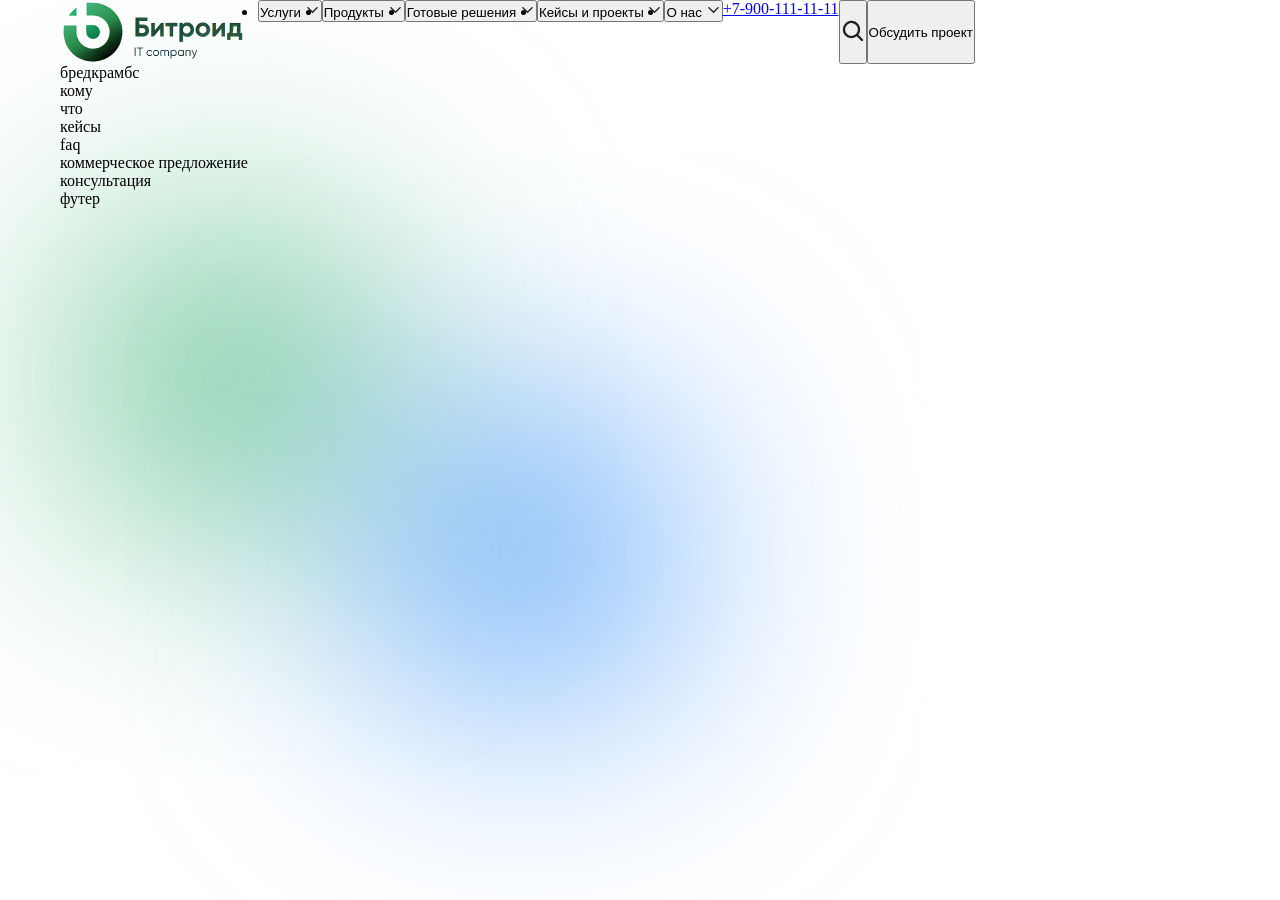
==== index.html @ 7ba8cf80 "feat: header detailed draft Co-authored-by: Copilot <copilot@github.com>" ====
<!doctype html>
<html lang="ru">
  <head>
    <meta charset="UTF-8" />
    <meta name="viewport" content="width=device-width, initial-scale=1" />
    <title>Битроид</title>
    <meta name="description" content="" />
    <link rel="stylesheet" href="css/normalize.css" />
    <link rel="stylesheet" href="css/main.css" />
  </head>

  <body class="page">
    <header class="header">
      <div class="header__right">
        <img class="header__logo" src="images/logos/company-logo.svg" />
        <nav class="header__nav">
          <ul class="header__nav_list">
            <li class="header__nav_item">
              <button>
                <span>Услуги</span>
                <svg
                  class="header__nav_item_chevron"
                  width="15"
                  height="15"
                  viewBox="0 0 15 15"
                  fill="none"
                  xmlns="http://www.w3.org/2000/svg"
                >
                  <path
                    d="M12.685 6.12247L7.99747 10.81C7.93214 10.8755 7.85452 10.9275 7.76906 10.963C7.68359 10.9985 7.59196 11.0168 7.49942 11.0168C7.40688 11.0168 7.31525 10.9985 7.22978 10.963C7.14432 10.9275 7.0667 10.8755 7.00137 10.81L2.31387 6.12247C2.18178 5.99038 2.10757 5.81123 2.10757 5.62443C2.10757 5.43762 2.18178 5.25847 2.31387 5.12638C2.44596 4.99429 2.62512 4.92008 2.81192 4.92008C2.99872 4.92008 3.17788 4.99429 3.30997 5.12638L7.50001 9.31642L11.69 5.12579C11.8221 4.9937 12.0013 4.91949 12.1881 4.91949C12.3749 4.91949 12.554 4.9937 12.6861 5.12579C12.8182 5.25788 12.8924 5.43704 12.8924 5.62384C12.8924 5.81064 12.8182 5.9898 12.6861 6.12189L12.685 6.12247Z"
                    fill="#1E1E1E"
                  />
                </svg>
              </button>
            </li>
            <li class="header__nav-item">
              <button>
                <span>Продукты</span>
                <svg
                  class="header__nav_item_chevron"
                  width="15"
                  height="15"
                  viewBox="0 0 15 15"
                  fill="none"
                  xmlns="http://www.w3.org/2000/svg"
                >
                  <path
                    d="M12.685 6.12247L7.99747 10.81C7.93214 10.8755 7.85452 10.9275 7.76906 10.963C7.68359 10.9985 7.59196 11.0168 7.49942 11.0168C7.40688 11.0168 7.31525 10.9985 7.22978 10.963C7.14432 10.9275 7.0667 10.8755 7.00137 10.81L2.31387 6.12247C2.18178 5.99038 2.10757 5.81123 2.10757 5.62443C2.10757 5.43762 2.18178 5.25847 2.31387 5.12638C2.44596 4.99429 2.62512 4.92008 2.81192 4.92008C2.99872 4.92008 3.17788 4.99429 3.30997 5.12638L7.50001 9.31642L11.69 5.12579C11.8221 4.9937 12.0013 4.91949 12.1881 4.91949C12.3749 4.91949 12.554 4.9937 12.6861 5.12579C12.8182 5.25788 12.8924 5.43704 12.8924 5.62384C12.8924 5.81064 12.8182 5.9898 12.6861 6.12189L12.685 6.12247Z"
                    fill="#1E1E1E"
                  />
                </svg>
              </button>
            </li>
            <li class="header__nav_item">
              <button>
                <span>Готовые решения</span>
                <svg
                  class="header__nav_item_chevron"
                  width="15"
                  height="15"
                  viewBox="0 0 15 15"
                  fill="none"
                  xmlns="http://www.w3.org/2000/svg"
                >
                  <path
                    d="M12.685 6.12247L7.99747 10.81C7.93214 10.8755 7.85452 10.9275 7.76906 10.963C7.68359 10.9985 7.59196 11.0168 7.49942 11.0168C7.40688 11.0168 7.31525 10.9985 7.22978 10.963C7.14432 10.9275 7.0667 10.8755 7.00137 10.81L2.31387 6.12247C2.18178 5.99038 2.10757 5.81123 2.10757 5.62443C2.10757 5.43762 2.18178 5.25847 2.31387 5.12638C2.44596 4.99429 2.62512 4.92008 2.81192 4.92008C2.99872 4.92008 3.17788 4.99429 3.30997 5.12638L7.50001 9.31642L11.69 5.12579C11.8221 4.9937 12.0013 4.91949 12.1881 4.91949C12.3749 4.91949 12.554 4.9937 12.6861 5.12579C12.8182 5.25788 12.8924 5.43704 12.8924 5.62384C12.8924 5.81064 12.8182 5.9898 12.6861 6.12189L12.685 6.12247Z"
                    fill="#1E1E1E"
                  />
                </svg>
              </button>
            </li>
            <li class="header__nav_item">
              <button>
                <span>Кейсы и проекты</span>
                <svg
                  class="header__nav_item_chevron"
                  width="15"
                  height="15"
                  viewBox="0 0 15 15"
                  fill="none"
                  xmlns="http://www.w3.org/2000/svg"
                >
                  <path
                    d="M12.685 6.12247L7.99747 10.81C7.93214 10.8755 7.85452 10.9275 7.76906 10.963C7.68359 10.9985 7.59196 11.0168 7.49942 11.0168C7.40688 11.0168 7.31525 10.9985 7.22978 10.963C7.14432 10.9275 7.0667 10.8755 7.00137 10.81L2.31387 6.12247C2.18178 5.99038 2.10757 5.81123 2.10757 5.62443C2.10757 5.43762 2.18178 5.25847 2.31387 5.12638C2.44596 4.99429 2.62512 4.92008 2.81192 4.92008C2.99872 4.92008 3.17788 4.99429 3.30997 5.12638L7.50001 9.31642L11.69 5.12579C11.8221 4.9937 12.0013 4.91949 12.1881 4.91949C12.3749 4.91949 12.554 4.9937 12.6861 5.12579C12.8182 5.25788 12.8924 5.43704 12.8924 5.62384C12.8924 5.81064 12.8182 5.9898 12.6861 6.12189L12.685 6.12247Z"
                    fill="#1E1E1E"
                  />
                </svg>
              </button>
            </li>
            <li class="header__nav-item">
              <button>
                <span>О нас</span>
                <svg
                  class="header__nav_item_chevron"
                  width="15"
                  height="15"
                  viewBox="0 0 15 15"
                  fill="none"
                  xmlns="http://www.w3.org/2000/svg"
                >
                  <path
                    d="M12.685 6.12247L7.99747 10.81C7.93214 10.8755 7.85452 10.9275 7.76906 10.963C7.68359 10.9985 7.59196 11.0168 7.49942 11.0168C7.40688 11.0168 7.31525 10.9985 7.22978 10.963C7.14432 10.9275 7.0667 10.8755 7.00137 10.81L2.31387 6.12247C2.18178 5.99038 2.10757 5.81123 2.10757 5.62443C2.10757 5.43762 2.18178 5.25847 2.31387 5.12638C2.44596 4.99429 2.62512 4.92008 2.81192 4.92008C2.99872 4.92008 3.17788 4.99429 3.30997 5.12638L7.50001 9.31642L11.69 5.12579C11.8221 4.9937 12.0013 4.91949 12.1881 4.91949C12.3749 4.91949 12.554 4.9937 12.6861 5.12579C12.8182 5.25788 12.8924 5.43704 12.8924 5.62384C12.8924 5.81064 12.8182 5.9898 12.6861 6.12189L12.685 6.12247Z"
                    fill="#1E1E1E"
                  />
                </svg>
              </button>
            </li>
          </ul>
        </nav>
      </div>
      <div class="header__right">
        <a href="tel:+79001111111" class="header__tel"> +7-900-111-11-11 </a>
        <button>
          <svg
            width="24"
            height="24"
            viewBox="0 0 24 24"
            fill="none"
            xmlns="http://www.w3.org/2000/svg"
          >
            <path
              d="M21.7959 20.2041L17.3437 15.75C18.6787 14.0104 19.3019 11.8282 19.087 9.64606C18.8722 7.46389 17.8353 5.44515 16.1867 3.99936C14.5382 2.55356 12.4014 1.78898 10.2098 1.8607C8.01829 1.93243 5.93607 2.83509 4.38558 4.38558C2.83509 5.93607 1.93243 8.01829 1.8607 10.2098C1.78898 12.4014 2.55356 14.5382 3.99936 16.1867C5.44515 17.8353 7.46389 18.8722 9.64606 19.087C11.8282 19.3019 14.0104 18.6787 15.75 17.3437L20.2059 21.8006C20.3106 21.9053 20.4348 21.9883 20.5715 22.0449C20.7083 22.1015 20.8548 22.1307 21.0028 22.1307C21.1508 22.1307 21.2973 22.1015 21.4341 22.0449C21.5708 21.9883 21.695 21.9053 21.7997 21.8006C21.9043 21.696 21.9873 21.5717 22.044 21.435C22.1006 21.2983 22.1298 21.1517 22.1298 21.0037C22.1298 20.8557 22.1006 20.7092 22.044 20.5725C21.9873 20.4357 21.9043 20.3115 21.7997 20.2069L21.7959 20.2041ZM4.12499 10.5C4.12499 9.23914 4.49888 8.0066 5.19938 6.95823C5.89987 5.90987 6.89551 5.09277 8.06039 4.61026C9.22527 4.12775 10.5071 4.00151 11.7437 4.24749C12.9803 4.49347 14.1162 5.10063 15.0078 5.99219C15.8994 6.88375 16.5065 8.01966 16.7525 9.25629C16.9985 10.4929 16.8722 11.7747 16.3897 12.9396C15.9072 14.1045 15.0901 15.1001 14.0418 15.8006C12.9934 16.5011 11.7608 16.875 10.5 16.875C8.80977 16.8733 7.18927 16.201 5.99411 15.0059C4.79894 13.8107 4.12673 12.1902 4.12499 10.5Z"
              fill="#1E1E1E"
            />
          </svg>
        </button>
        <button>Обсудить проект</button>
      </div>
    </header>

    <main class="main">
      <section class="main__breadcrumbs">бредкрамбс</section>
      <section class="main__who">кому</section>
      <section class="main__what">что</section>
      <section class="main__cases">кейсы</section>
      <section class="main__faq">faq</section>
      <section class="main__form">коммерческое предложение</section>
      <section class="main__consult">консультация</section>
    </main>

    <footer class="footer">футер</footer>
  </body>
</html>
---- css/main.css ----
body::before {
  content: "";
  position: absolute;
  top: 0;
  left: 0;
  width: 100%;
  height: 100%;
  background: url('../images/theme/background.svg');
  background-size: 100% auto;
  background-position: top center;
  background-repeat: repeat-y;
  z-index: -1;
  pointer-events: none;
  min-height: 100vh;
}

body {
  display: flex;
  flex-direction: column;
}

header {
  display: flex;
  flex-direction: row;
}

.header__left {
  display: flex;
  flex-direction: row;
}

.header__right {
  display: flex;
  flex-direction: row;
}

.header__nav_list {
  display: flex;
  flex-direction: row;
}

main {
  display: flex;
  flex-direction: column;
}

footer {
  display: column;
  flex-direction: row;
}
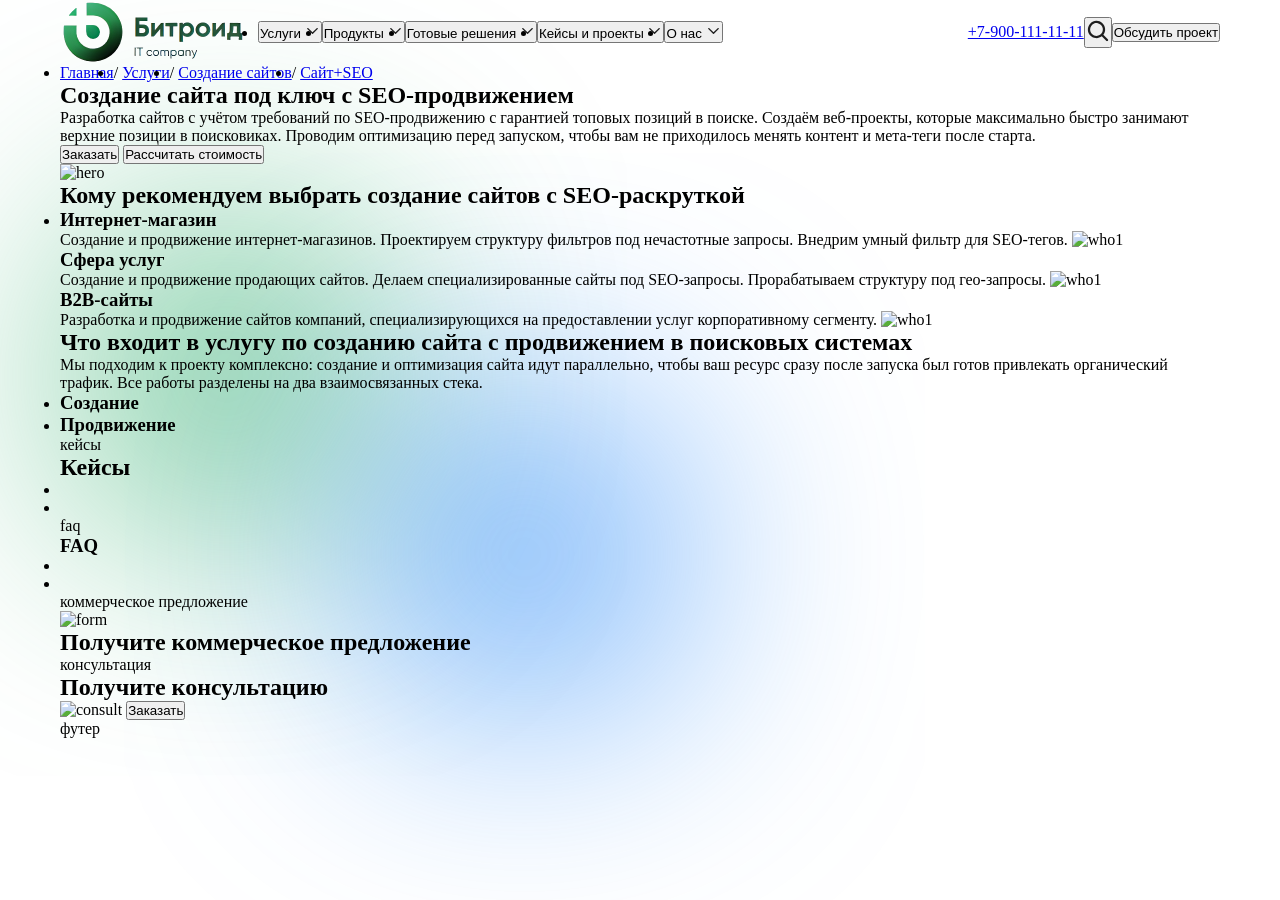
==== commit ef18ec5a: "feat: main draft Co-authored-by: Copilot <copilot@github.com>" ====
--- a/index.html
+++ b/index.html
@@ -11,15 +11,15 @@
 
   <body class="page">
     <header class="header">
-      <div class="header__right">
+      <div class="header__left">
         <img class="header__logo" src="images/logos/company-logo.svg" />
-        <nav class="header__nav">
-          <ul class="header__nav_list">
-            <li class="header__nav_item">
+        <nav class="header__menu">
+          <ul class="header__menu_list">
+            <li class="header__menu_item">
               <button>
                 <span>Услуги</span>
                 <svg
-                  class="header__nav_item_chevron"
+                  class="header__menu_item_chevron"
                   width="15"
                   height="15"
                   viewBox="0 0 15 15"
@@ -129,13 +129,167 @@
     </header>
 
     <main class="main">
-      <section class="main__breadcrumbs">бредкрамбс</section>
-      <section class="main__who">кому</section>
-      <section class="main__what">что</section>
-      <section class="main__cases">кейсы</section>
-      <section class="main__faq">faq</section>
+      <nav class="main__breadcrumbs">
+        <ul class="main__breadcrumbs_list">
+          <li>
+            <a href="#">Главная</a>
+          </li>
+          <li>
+            <span>/</span>
+            <a href="#">Услуги</a>
+          </li>
+          <li>
+            <span>/</span>
+            <a href="#">Создание сайтов</a>
+          </li>
+          <li>
+            <span>/</span>
+            <a href="#">Сайт+SEO</a>
+          </li>
+        </ul>
+      </nav>
+
+      <section class="main__hero">
+        <div class="main__hero_col_text">
+          <h1>Создание сайта под ключ с SEO-продвижением</h1>
+          <text
+            >Разработка сайтов с учётом требований по SEO-продвижению с
+            гарантией топовых позиций в поиске. Создаём веб-проекты, которые
+            максимально быстро занимают верхние позиции в поисковиках. Проводим
+            оптимизацию перед запуском, чтобы вам не приходилось менять контент
+            и мета-теги после старта.</text
+          >
+          <div class="main__hero_buttons">
+            <button>Заказать</button>
+            <button>Рассчитать стоимость</button>
+          </div>
+        </div>
+        <div class="main__hero_col_img">
+          <img src=" " alt="hero" />
+        </div>
+      </section>
+
+      <section class="main__who">
+        <h2>Кому рекомендуем выбрать создание сайтов с SEO-раскруткой</h2>
+        <ul>
+          <li>
+            <article>
+              <h3>Интернет-магазин</h3>
+              <text
+                >Создание и продвижение интернет-магазинов. Проектируем
+                структуру фильтров под нечастотные запросы. Внедрим умный фильтр
+                для SEO-тегов.</text
+              >
+              <img src="img/who1.png" alt="who1" />
+            </article>
+            <article>
+              <h3>Сфера услуг</h3>
+              <text
+                >Создание и продвижение продающих сайтов. Делаем
+                специализированные сайты под SEO-запросы. Прорабатываем
+                структуру под гео-запросы.
+              </text>
+              <img src="img/who1.png" alt="who1" />
+            </article>
+            <article>
+              <h3>B2B-сайты</h3>
+              <text
+                >Разработка и продвижение сайтов компаний, специализирующихся на
+                предоставлении услуг корпоративному сегменту.</text
+              >
+              <img src="img/who1.png" alt="who1" />
+            </article>
+          </li>
+        </ul>
+      </section>
+
+      <section class="main__what">
+        <h2>
+          Что входит в услугу по созданию сайта с продвижением в поисковых
+          системах
+        </h2>
+        <text
+          >Мы подходим к проекту комплексно: создание и оптимизация сайта идут
+          параллельно, чтобы ваш ресурс сразу после запуска был готов привлекать
+          органический трафик. Все работы разделены на два взаимосвязанных
+          стека.</text
+        >
+        <ul>
+          <li>
+            <article>
+              <h3>Создание</h3>
+              <text></text>
+            </article>
+          </li>
+          <li>
+            <article>
+              <h3>Продвижение</h3>
+              <text></text>
+            </article>
+          </li>
+        </ul>
+      </section>
+
+      <section class="main__cases">
+        кейсы
+        <h2>Кейсы</h2>
+        <text> </text>
+        <ul>
+          <li>
+            <article>
+              <h3></h3>
+              <text></text>
+            </article>
+          </li>
+          <li>
+            <article>
+              <h3></h3>
+              <text></text>
+            </article>
+          </li>
+        </ul>
+      </section>
+
+      <section class="main__faq">
+        faq
+        <h3>FAQ</h3>
+        <text> </text>
+        <ul>
+          <li>
+            <article>
+              <h3></h3>
+              <text></text>
+            </article>
+          </li>
+          <li>
+            <article>
+              <h3></h3>
+              <text></text>
+            </article>
+          </li>
+        </ul>
+      </section>
+
       <section class="main__form">коммерческое предложение</section>
+       <div class="main__form_col_image">
+        <img src=" " alt="form" />
+      </div>
+      <div class="main__form_col_text">
+        <h2>Получите коммерческое предложение</h2>
+        <text>    </text>
+
+      </div>
+
       <section class="main__consult">консультация</section>
+      <div class="main__consult_col_text">  
+      <h2>Получите консультацию</h2>
+        <text>    </text>
+      <div class="main__consult_col_image">
+        <img src=" " alt="consult" />
+        <button >Заказать</button>
+      </div>
+      </section>
+
     </main>
 
     <footer class="footer">футер</footer>
--- a/css/main.css
+++ b/css/main.css
@@ -1,3 +1,10 @@
+:root {
+  --primary: #f9f9f9;
+}
+
+
+
+
 body::before {
   content: "";
   position: absolute;
@@ -22,19 +29,24 @@
 header {
   display: flex;
   flex-direction: row;
+  justify-content: space-between;
 }
 
 .header__left {
   display: flex;
   flex-direction: row;
+  align-items: center;
+  justify-content: flex-start;
 }
 
 .header__right {
   display: flex;
   flex-direction: row;
+  align-items: center;
+  justify-content: flex-end;
 }
 
-.header__nav_list {
+.header__menu_list {
   display: flex;
   flex-direction: row;
 }
@@ -44,6 +56,12 @@
   flex-direction: column;
 }
 
+.main__breadcrumbs_list
+{
+  display: flex;
+  flex-direction: row;
+}
+
 footer {
   display: column;
   flex-direction: row;
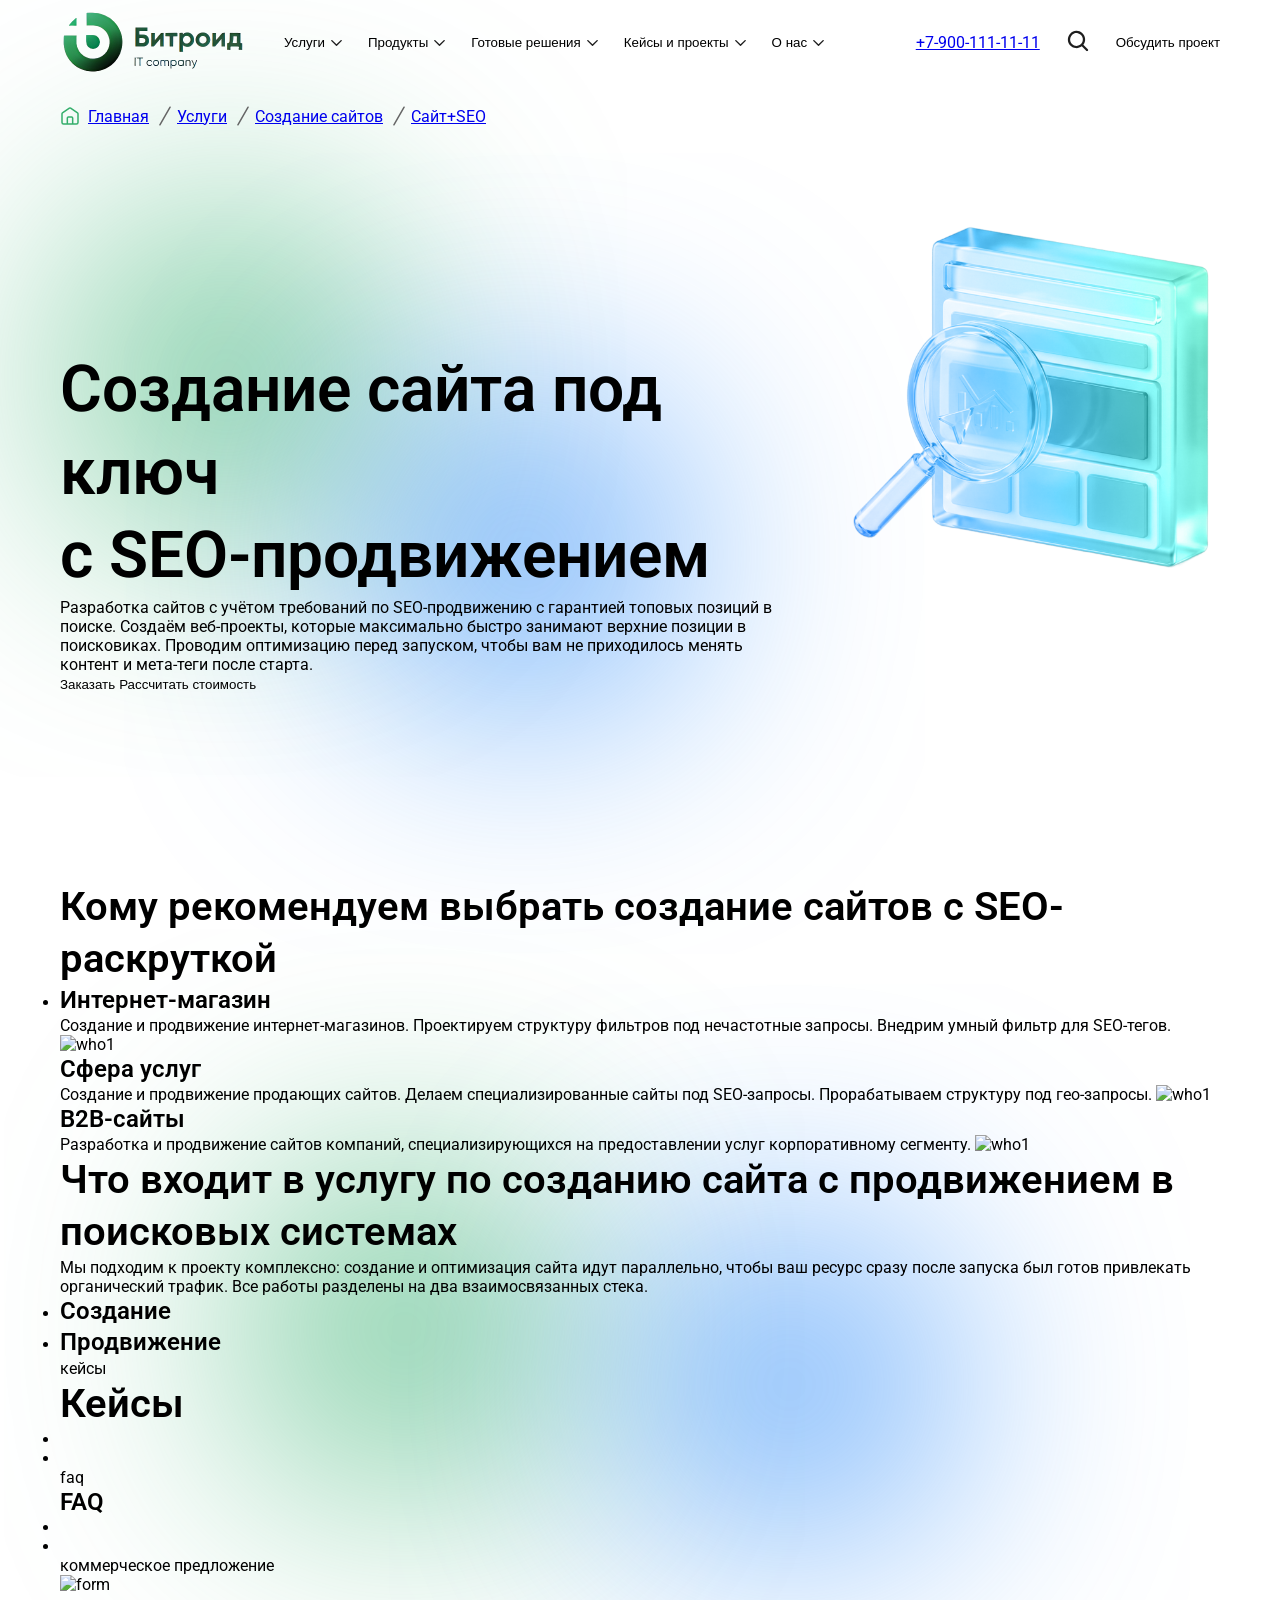
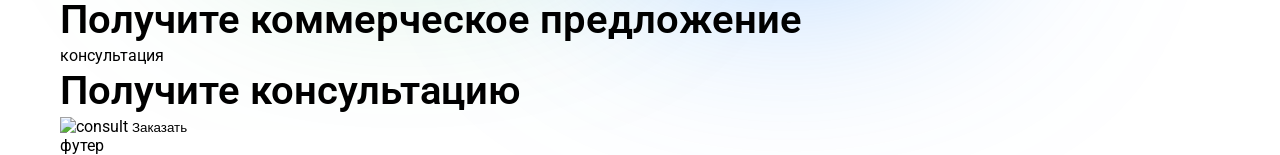
==== commit 537980e9: "feat: header and breadcrumbs Co-authored-by: Copilot <copilot@github.com>" ====
--- a/index.html
+++ b/index.html
@@ -5,11 +5,13 @@
     <meta name="viewport" content="width=device-width, initial-scale=1" />
     <title>Битроид</title>
     <meta name="description" content="" />
+    <link rel="stylesheet" href="css/fonts.css" />
     <link rel="stylesheet" href="css/normalize.css" />
     <link rel="stylesheet" href="css/main.css" />
   </head>
 
   <body class="page">
+    <div class="page__wrapper">
     <header class="header">
       <div class="header__left">
         <img class="header__logo" src="images/logos/company-logo.svg" />
@@ -33,7 +35,7 @@
                 </svg>
               </button>
             </li>
-            <li class="header__nav-item">
+            <li class="header__menu_item">
               <button>
                 <span>Продукты</span>
                 <svg
@@ -51,7 +53,7 @@
                 </svg>
               </button>
             </li>
-            <li class="header__nav_item">
+            <li class="header__menu_item">
               <button>
                 <span>Готовые решения</span>
                 <svg
@@ -69,7 +71,7 @@
                 </svg>
               </button>
             </li>
-            <li class="header__nav_item">
+            <li class="header__menu_item">
               <button>
                 <span>Кейсы и проекты</span>
                 <svg
@@ -87,7 +89,7 @@
                 </svg>
               </button>
             </li>
-            <li class="header__nav-item">
+            <li class="header__menu_item">
               <button>
                 <span>О нас</span>
                 <svg
@@ -131,19 +133,29 @@
     <main class="main">
       <nav class="main__breadcrumbs">
         <ul class="main__breadcrumbs_list">
-          <li>
+          <li class="main__breadcrumbs_item_home">
+             <svg width="20" height="20" viewBox="0 0 20 20" fill="none" xmlns="http://www.w3.org/2000/svg">
+<path d="M7.33333 18V11.9136C7.33333 11.3534 7.8109 10.8992 8.4 10.8992H11.6C12.1891 10.8992 12.6667 11.3534 12.6667 11.9136V18M9.38184 2.18771L2.44851 6.87647C2.16713 7.06676 2 7.3748 2 7.70316V16.4784C2 17.3188 2.71634 18 3.6 18H16.4C17.2837 18 18 17.3188 18 16.4784V7.70316C18 7.3748 17.8329 7.06676 17.5515 6.87647L10.6182 2.18771C10.2481 1.93743 9.75193 1.93743 9.38184 2.18771Z" stroke="#34AE6B" stroke-width="1.5" stroke-linecap="round"/>
+</svg>
+
             <a href="#">Главная</a>
           </li>
-          <li>
-            <span>/</span>
+          <li class="main__breadcrumbs_item">
+            <svg width="24" height="24" viewBox="0 0 24 24" fill="none" xmlns="http://www.w3.org/2000/svg">
+<path d="M6.90883 20.8182L17.0912 3.18185" stroke="#666666" stroke-width="1.5" stroke-linecap="round"/>
+</svg>
             <a href="#">Услуги</a>
           </li>
-          <li>
-            <span>/</span>
+          <li class="main__breadcrumbs_item">
+            <svg width="24" height="24" viewBox="0 0 24 24" fill="none" xmlns="http://www.w3.org/2000/svg">
+<path d="M6.90883 20.8182L17.0912 3.18185" stroke="#666666" stroke-width="1.5" stroke-linecap="round"/>
+</svg>
             <a href="#">Создание сайтов</a>
           </li>
-          <li>
-            <span>/</span>
+          <li class="main__breadcrumbs_item">
+            <svg width="24" height="24" viewBox="0 0 24 24" fill="none" xmlns="http://www.w3.org/2000/svg">
+<path d="M6.90883 20.8182L17.0912 3.18185" stroke="#666666" stroke-width="1.5" stroke-linecap="round"/>
+</svg>
             <a href="#">Сайт+SEO</a>
           </li>
         </ul>
@@ -151,7 +163,7 @@
 
       <section class="main__hero">
         <div class="main__hero_col_text">
-          <h1>Создание сайта под ключ с SEO-продвижением</h1>
+          <h1>Создание сайта под ключ<br> с SEO-продвижением</h1>
           <text
             >Разработка сайтов с учётом требований по SEO-продвижению с
             гарантией топовых позиций в поиске. Создаём веб-проекты, которые
@@ -165,7 +177,7 @@
           </div>
         </div>
         <div class="main__hero_col_img">
-          <img src=" " alt="hero" />
+          <img class="main__hero_col_img_png" src="images/theme/hero.png" alt="hero" />
         </div>
       </section>
 
@@ -293,5 +305,7 @@
     </main>
 
     <footer class="footer">футер</footer>
+    
+    </div>
   </body>
 </html>
--- a/css/fonts.css
+++ b/css/fonts.css
@@ -0,0 +1,13 @@
+@font-face {
+  font-family: 'Roboto';
+  src: url('../fonts/Roboto-Regular.ttf') format('truetype');
+  font-weight: 400;
+  font-style: normal;
+}
+
+@font-face {
+  font-family: 'Roboto';
+  src: url('../fonts/Roboto-SemiBold.ttf') format('truetype');
+  font-weight: 600;
+  font-style: normal;
+}
--- a/css/main.css
+++ b/css/main.css
@@ -1,9 +1,8 @@
 :root {
-  --primary: #f9f9f9;
+--main-font: 'Roboto', sans-serif;
+--font-weight-regular: 400;
+--font-weight-semibold: 600;
 }
-
-
-
 
 body::before {
   content: "";
@@ -22,14 +21,55 @@
 }
 
 body {
+
+  position: relative;
+
+}
+
+.page__wrapper{
+  min-height: 100vh;
+  margin: 0 auto;
   display: flex;
   flex-direction: column;
+  font-family: var(--main-font);
+  padding-left: 60px;
+  padding-right: 60px;
+  max-width: 1440px;
+  
+}
+
+h1{
+  font-weight: var(--font-weight-semibold);
+  font-size: 64px;
+  line-height: 130%;
+}
+
+h2{
+  font-weight: var(--font-weight-semibold);
+  font-size: 40px;
+  line-height: 130%;
+}
+
+h3{
+  font-weight: var(--font-weight-semibold);
+  font-size: 24px;
+  line-height: 130%;
 }
 
 header {
   display: flex;
   flex-direction: row;
   justify-content: space-between;
+  padding-top: 10px;
+  padding-bottom: 10px;
+}
+
+.header__logo {
+  display: flex;
+  flex-direction: row;
+  align-items: center;
+  justify-content: center;
+  max-height: 64px;
 }
 
 .header__left {
@@ -37,6 +77,7 @@
   flex-direction: row;
   align-items: center;
   justify-content: flex-start;
+  gap: 26px;
 }
 
 .header__right {
@@ -44,23 +85,95 @@
   flex-direction: row;
   align-items: center;
   justify-content: flex-end;
+  gap: 26px;
 }
 
 .header__menu_list {
   display: flex;
   flex-direction: row;
+  list-style: none;
+  gap: 24px;
 }
+
+.header__menu_item button{
+  display: flex;
+  flex-direction: row;
+  padding: 0;
+  margin: 0;
+  align-items: center;
+  justify-content: center;
+  gap: 4px;
+
+}
+
+
 
 main {
   display: flex;
   flex-direction: column;
 }
 
+
+.main__breadcrumbs {
+  padding-top: 20px;
+  padding-bottom: 20px;
+  max-height: 64px;
+}
 .main__breadcrumbs_list
 {
   display: flex;
   flex-direction: row;
+  list-style: none;
+  gap: 4px;
+  
 }
+
+.main__breadcrumbs_item_home {
+  display: flex;
+  flex-direction: row;
+  align-items: center;
+  justify-content: center;
+  gap: 8px;
+}
+
+.main__breadcrumbs_item {
+  display: flex;
+  flex-direction: row;
+  align-items: center;
+  justify-content: center;
+  gap: 0px;
+}
+
+.main__hero {
+  display: flex;
+  flex-direction: row;
+}
+
+.main__hero_col_text {
+  display: flex;
+  flex-direction: column;
+  padding-top: 200px;
+  padding-bottom: 188px;
+
+}
+
+.main__hero_col_text h1 {
+  max-width: 900px;
+}
+
+.main__hero_col_img {
+  display: flex;
+  flex-direction: column;
+
+}
+
+.main__hero_col_img_png { /*решить, как отображать рисунок - псевдоэлемент??*/
+  display: flex;
+  max-width: 100%;
+  max-height: 100%;
+}
+
+
 
 footer {
   display: column;
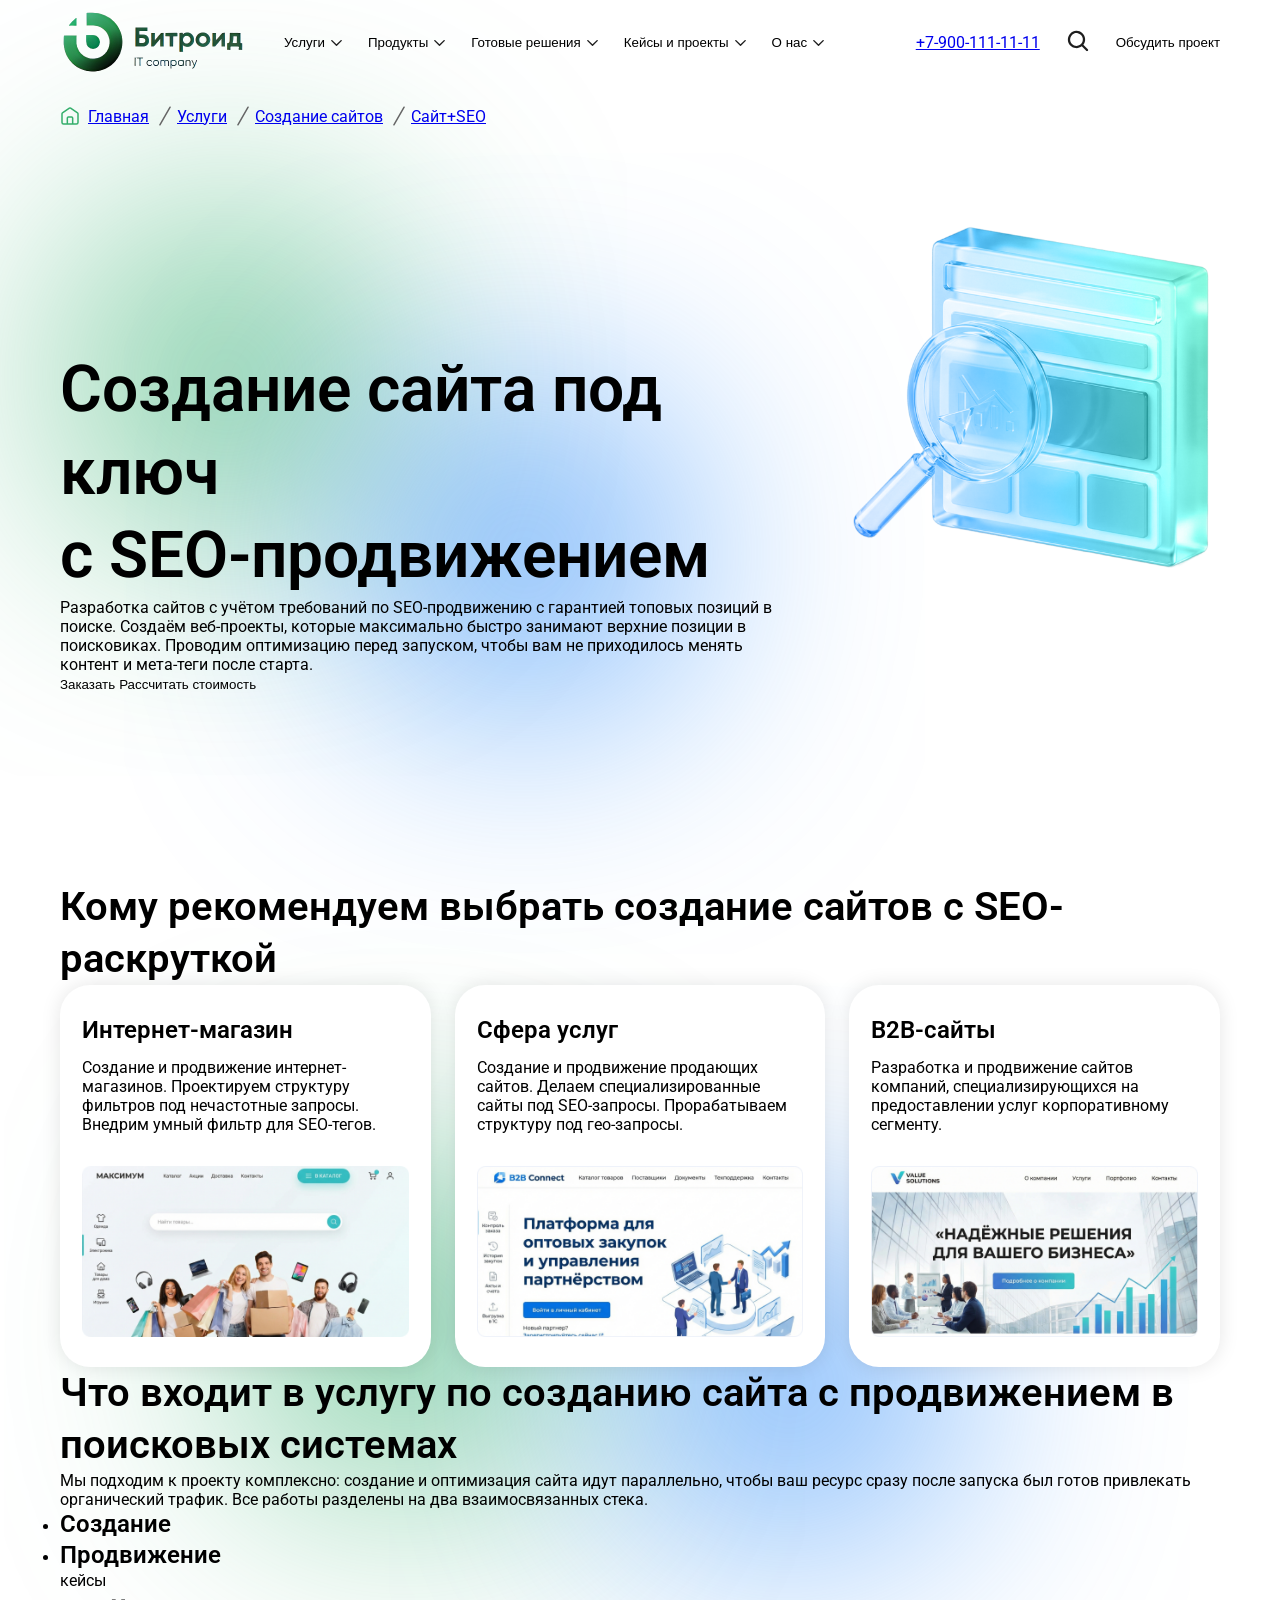
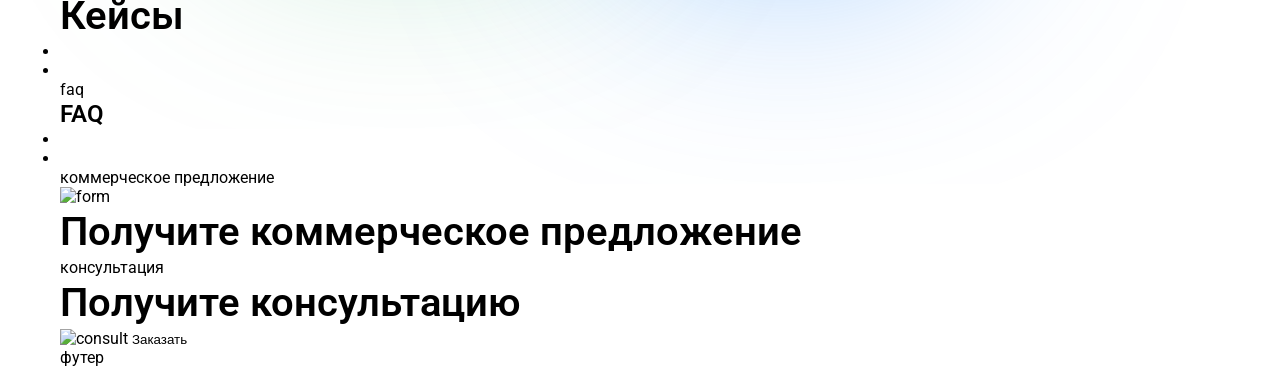
==== commit b14c2884: "feat: update main Co-authored-by: Copilot <copilot@github.com>" ====
--- a/index.html
+++ b/index.html
@@ -183,8 +183,8 @@
 
       <section class="main__who">
         <h2>Кому рекомендуем выбрать создание сайтов с SEO-раскруткой</h2>
-        <ul>
-          <li>
+        <ul class="main__who_list">
+          <li class="main__who_list_item">
             <article>
               <h3>Интернет-магазин</h3>
               <text
@@ -192,8 +192,10 @@
                 структуру фильтров под нечастотные запросы. Внедрим умный фильтр
                 для SEO-тегов.</text
               >
-              <img src="img/who1.png" alt="who1" />
-            </article>
+              <img class="main__who_list_item_img_maximum" src="images/illustrations/maximum.png" alt="maximum" />
+            </article>
+            </li>
+            <li class="main__who_list_item">
             <article>
               <h3>Сфера услуг</h3>
               <text
@@ -201,15 +203,17 @@
                 специализированные сайты под SEO-запросы. Прорабатываем
                 структуру под гео-запросы.
               </text>
-              <img src="img/who1.png" alt="who1" />
-            </article>
+              <img src="images/illustrations/connect.png" alt="connect" />
+            </article>
+          </li>
+          <li class="main__who_list_item">
             <article>
               <h3>B2B-сайты</h3>
               <text
                 >Разработка и продвижение сайтов компаний, специализирующихся на
                 предоставлении услуг корпоративному сегменту.</text
               >
-              <img src="img/who1.png" alt="who1" />
+              <img src="images/illustrations/solutions.png" alt="solutions" />
             </article>
           </li>
         </ul>
@@ -241,6 +245,7 @@
           </li>
         </ul>
       </section>
+      
 
       <section class="main__cases">
         кейсы
--- a/css/main.css
+++ b/css/main.css
@@ -173,6 +173,42 @@
   max-height: 100%;
 }
 
+.main__who_list {
+  display: flex;
+  flex-direction: row;
+  list-style: none;
+  gap: 24px;
+}
+
+
+.main__who_list_item article {
+  background: #FFFFFF;
+  border-radius: 30px;
+  box-shadow: 0px 0px 20px rgba(0, 0, 0, 0.1);
+  display: flex;
+  flex-direction: column;
+  padding: 24px;
+  max-width: 424px;
+  max-height: 418px;
+  gap: 0px;
+  padding: 30px 22px;
+}
+
+.main__who_list_item article h3 {
+  margin-bottom: 12px;
+}
+
+.main__who_list_item article text {
+  margin-bottom: 32px;
+}
+
+.main__who_list_item article img {
+  max-width: 100%;
+  max-height: 100%;
+  
+}
+
+
 
 
 footer {
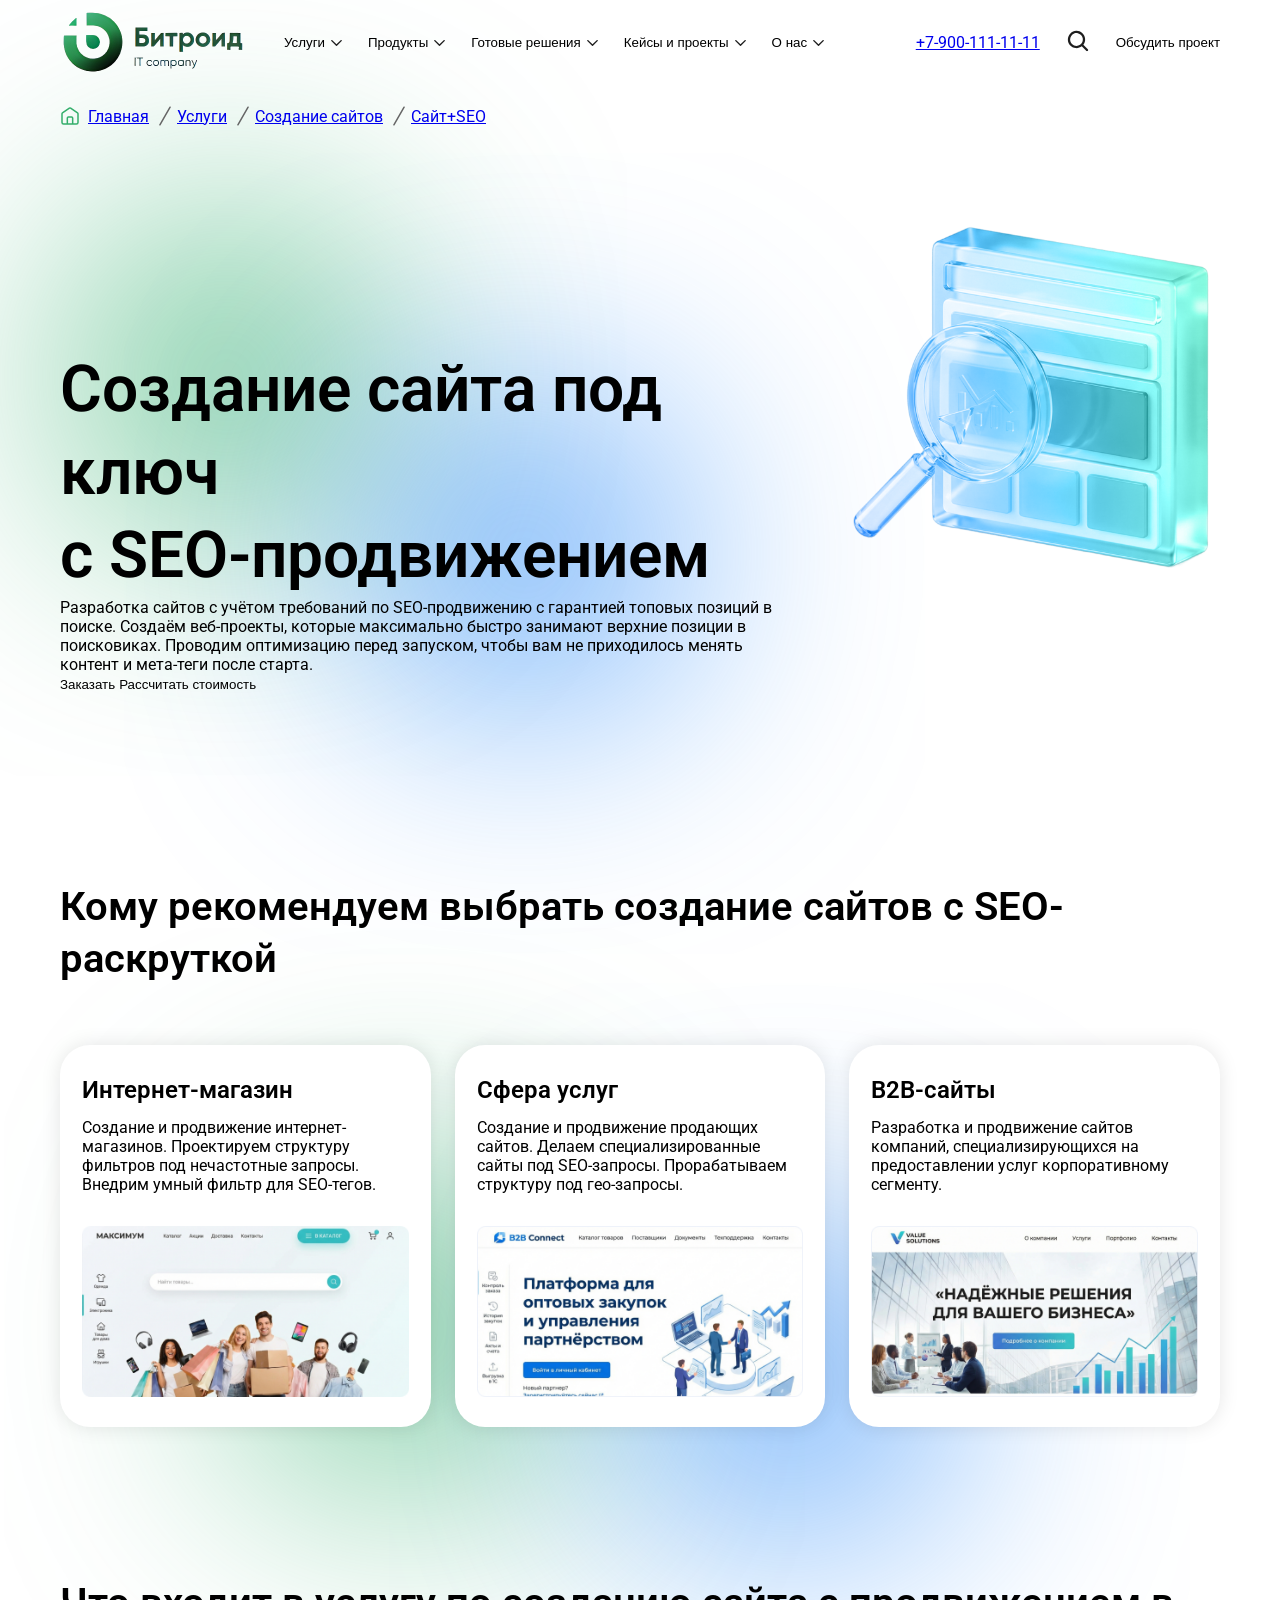
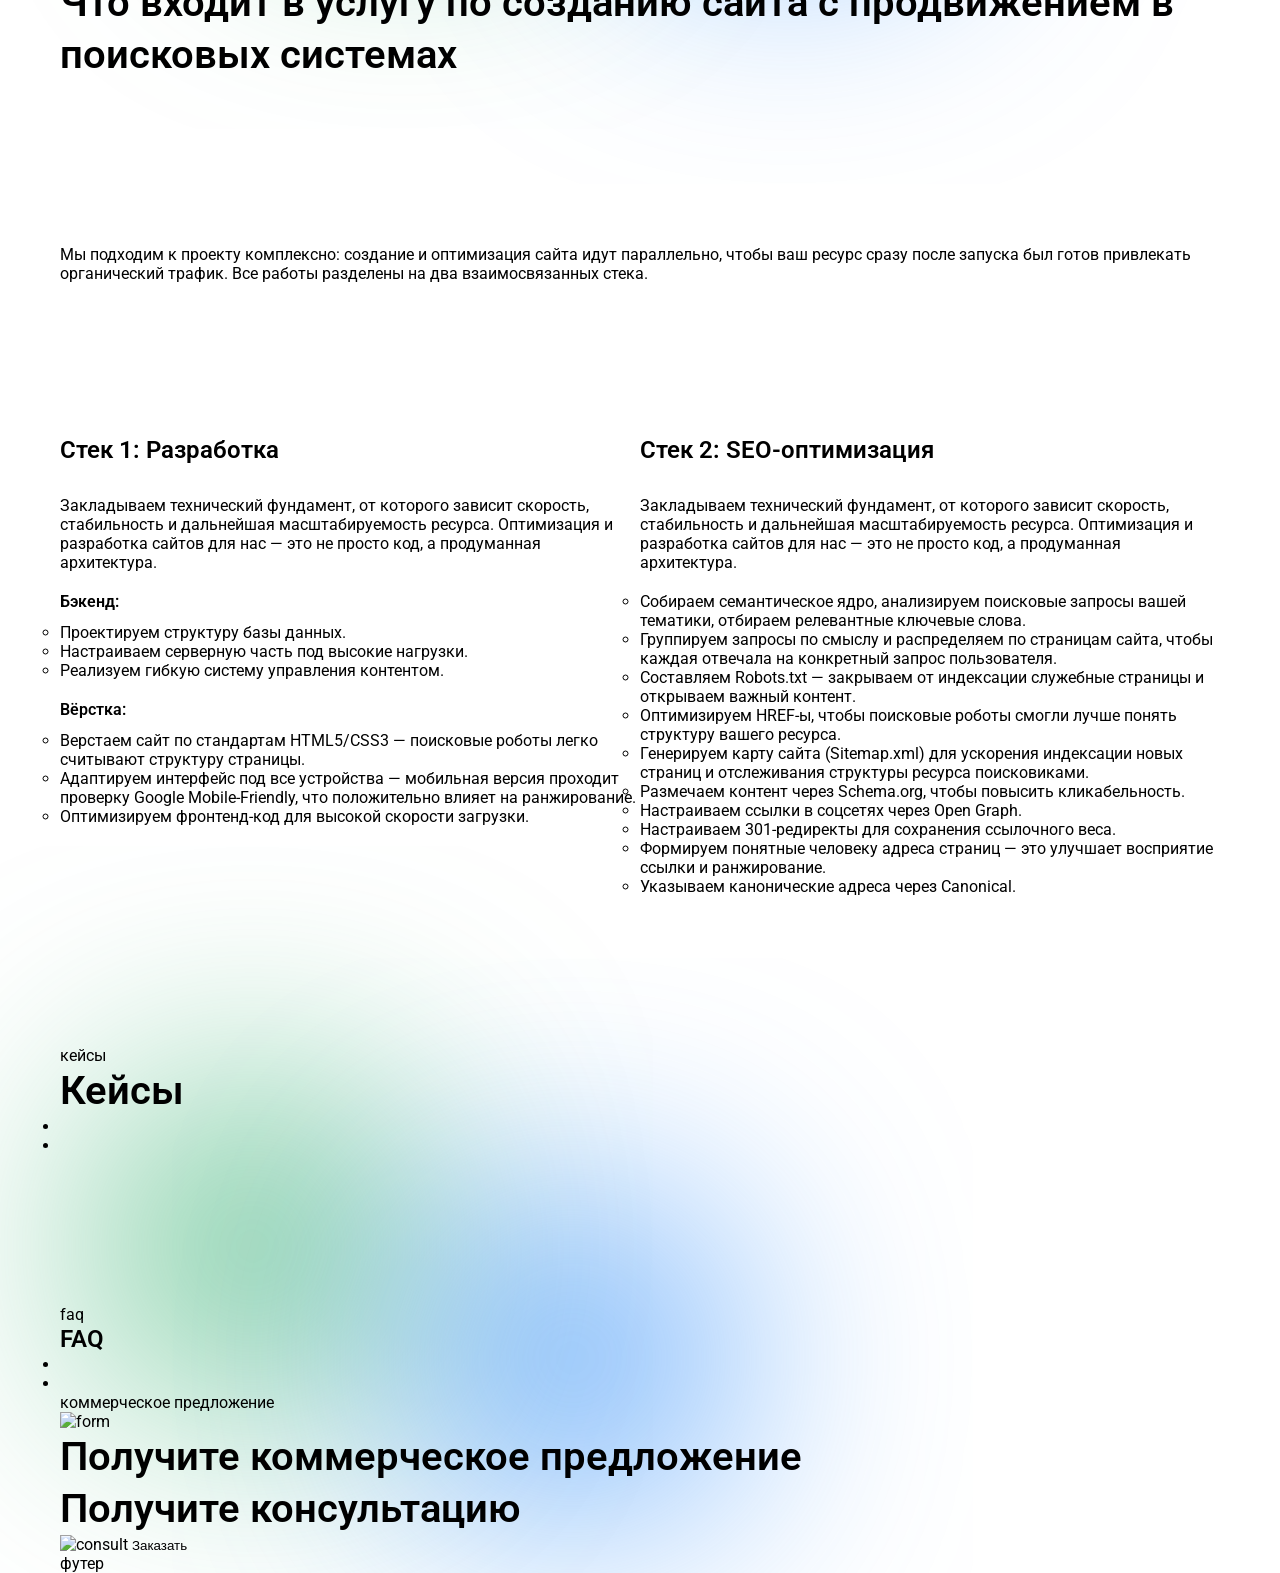
==== commit f2601f33: "feat: what section" ====
--- a/index.html
+++ b/index.html
@@ -12,305 +12,429 @@
 
   <body class="page">
     <div class="page__wrapper">
-    <header class="header">
-      <div class="header__left">
-        <img class="header__logo" src="images/logos/company-logo.svg" />
-        <nav class="header__menu">
-          <ul class="header__menu_list">
-            <li class="header__menu_item">
-              <button>
-                <span>Услуги</span>
-                <svg
-                  class="header__menu_item_chevron"
-                  width="15"
-                  height="15"
-                  viewBox="0 0 15 15"
-                  fill="none"
-                  xmlns="http://www.w3.org/2000/svg"
-                >
-                  <path
-                    d="M12.685 6.12247L7.99747 10.81C7.93214 10.8755 7.85452 10.9275 7.76906 10.963C7.68359 10.9985 7.59196 11.0168 7.49942 11.0168C7.40688 11.0168 7.31525 10.9985 7.22978 10.963C7.14432 10.9275 7.0667 10.8755 7.00137 10.81L2.31387 6.12247C2.18178 5.99038 2.10757 5.81123 2.10757 5.62443C2.10757 5.43762 2.18178 5.25847 2.31387 5.12638C2.44596 4.99429 2.62512 4.92008 2.81192 4.92008C2.99872 4.92008 3.17788 4.99429 3.30997 5.12638L7.50001 9.31642L11.69 5.12579C11.8221 4.9937 12.0013 4.91949 12.1881 4.91949C12.3749 4.91949 12.554 4.9937 12.6861 5.12579C12.8182 5.25788 12.8924 5.43704 12.8924 5.62384C12.8924 5.81064 12.8182 5.9898 12.6861 6.12189L12.685 6.12247Z"
-                    fill="#1E1E1E"
-                  />
-                </svg>
-              </button>
+      <header class="header">
+        <div class="header__left">
+          <img class="header__logo" src="images/logos/company-logo.svg" />
+          <nav class="header__menu">
+            <ul class="header__menu_list">
+              <li class="header__menu_item">
+                <button>
+                  <span>Услуги</span>
+                  <svg
+                    class="header__menu_item_chevron"
+                    width="15"
+                    height="15"
+                    viewBox="0 0 15 15"
+                    fill="none"
+                    xmlns="http://www.w3.org/2000/svg"
+                  >
+                    <path
+                      d="M12.685 6.12247L7.99747 10.81C7.93214 10.8755 7.85452 10.9275 7.76906 10.963C7.68359 10.9985 7.59196 11.0168 7.49942 11.0168C7.40688 11.0168 7.31525 10.9985 7.22978 10.963C7.14432 10.9275 7.0667 10.8755 7.00137 10.81L2.31387 6.12247C2.18178 5.99038 2.10757 5.81123 2.10757 5.62443C2.10757 5.43762 2.18178 5.25847 2.31387 5.12638C2.44596 4.99429 2.62512 4.92008 2.81192 4.92008C2.99872 4.92008 3.17788 4.99429 3.30997 5.12638L7.50001 9.31642L11.69 5.12579C11.8221 4.9937 12.0013 4.91949 12.1881 4.91949C12.3749 4.91949 12.554 4.9937 12.6861 5.12579C12.8182 5.25788 12.8924 5.43704 12.8924 5.62384C12.8924 5.81064 12.8182 5.9898 12.6861 6.12189L12.685 6.12247Z"
+                      fill="#1E1E1E"
+                    />
+                  </svg>
+                </button>
+              </li>
+              <li class="header__menu_item">
+                <button>
+                  <span>Продукты</span>
+                  <svg
+                    class="header__nav_item_chevron"
+                    width="15"
+                    height="15"
+                    viewBox="0 0 15 15"
+                    fill="none"
+                    xmlns="http://www.w3.org/2000/svg"
+                  >
+                    <path
+                      d="M12.685 6.12247L7.99747 10.81C7.93214 10.8755 7.85452 10.9275 7.76906 10.963C7.68359 10.9985 7.59196 11.0168 7.49942 11.0168C7.40688 11.0168 7.31525 10.9985 7.22978 10.963C7.14432 10.9275 7.0667 10.8755 7.00137 10.81L2.31387 6.12247C2.18178 5.99038 2.10757 5.81123 2.10757 5.62443C2.10757 5.43762 2.18178 5.25847 2.31387 5.12638C2.44596 4.99429 2.62512 4.92008 2.81192 4.92008C2.99872 4.92008 3.17788 4.99429 3.30997 5.12638L7.50001 9.31642L11.69 5.12579C11.8221 4.9937 12.0013 4.91949 12.1881 4.91949C12.3749 4.91949 12.554 4.9937 12.6861 5.12579C12.8182 5.25788 12.8924 5.43704 12.8924 5.62384C12.8924 5.81064 12.8182 5.9898 12.6861 6.12189L12.685 6.12247Z"
+                      fill="#1E1E1E"
+                    />
+                  </svg>
+                </button>
+              </li>
+              <li class="header__menu_item">
+                <button>
+                  <span>Готовые решения</span>
+                  <svg
+                    class="header__nav_item_chevron"
+                    width="15"
+                    height="15"
+                    viewBox="0 0 15 15"
+                    fill="none"
+                    xmlns="http://www.w3.org/2000/svg"
+                  >
+                    <path
+                      d="M12.685 6.12247L7.99747 10.81C7.93214 10.8755 7.85452 10.9275 7.76906 10.963C7.68359 10.9985 7.59196 11.0168 7.49942 11.0168C7.40688 11.0168 7.31525 10.9985 7.22978 10.963C7.14432 10.9275 7.0667 10.8755 7.00137 10.81L2.31387 6.12247C2.18178 5.99038 2.10757 5.81123 2.10757 5.62443C2.10757 5.43762 2.18178 5.25847 2.31387 5.12638C2.44596 4.99429 2.62512 4.92008 2.81192 4.92008C2.99872 4.92008 3.17788 4.99429 3.30997 5.12638L7.50001 9.31642L11.69 5.12579C11.8221 4.9937 12.0013 4.91949 12.1881 4.91949C12.3749 4.91949 12.554 4.9937 12.6861 5.12579C12.8182 5.25788 12.8924 5.43704 12.8924 5.62384C12.8924 5.81064 12.8182 5.9898 12.6861 6.12189L12.685 6.12247Z"
+                      fill="#1E1E1E"
+                    />
+                  </svg>
+                </button>
+              </li>
+              <li class="header__menu_item">
+                <button>
+                  <span>Кейсы и проекты</span>
+                  <svg
+                    class="header__nav_item_chevron"
+                    width="15"
+                    height="15"
+                    viewBox="0 0 15 15"
+                    fill="none"
+                    xmlns="http://www.w3.org/2000/svg"
+                  >
+                    <path
+                      d="M12.685 6.12247L7.99747 10.81C7.93214 10.8755 7.85452 10.9275 7.76906 10.963C7.68359 10.9985 7.59196 11.0168 7.49942 11.0168C7.40688 11.0168 7.31525 10.9985 7.22978 10.963C7.14432 10.9275 7.0667 10.8755 7.00137 10.81L2.31387 6.12247C2.18178 5.99038 2.10757 5.81123 2.10757 5.62443C2.10757 5.43762 2.18178 5.25847 2.31387 5.12638C2.44596 4.99429 2.62512 4.92008 2.81192 4.92008C2.99872 4.92008 3.17788 4.99429 3.30997 5.12638L7.50001 9.31642L11.69 5.12579C11.8221 4.9937 12.0013 4.91949 12.1881 4.91949C12.3749 4.91949 12.554 4.9937 12.6861 5.12579C12.8182 5.25788 12.8924 5.43704 12.8924 5.62384C12.8924 5.81064 12.8182 5.9898 12.6861 6.12189L12.685 6.12247Z"
+                      fill="#1E1E1E"
+                    />
+                  </svg>
+                </button>
+              </li>
+              <li class="header__menu_item">
+                <button>
+                  <span>О нас</span>
+                  <svg
+                    class="header__nav_item_chevron"
+                    width="15"
+                    height="15"
+                    viewBox="0 0 15 15"
+                    fill="none"
+                    xmlns="http://www.w3.org/2000/svg"
+                  >
+                    <path
+                      d="M12.685 6.12247L7.99747 10.81C7.93214 10.8755 7.85452 10.9275 7.76906 10.963C7.68359 10.9985 7.59196 11.0168 7.49942 11.0168C7.40688 11.0168 7.31525 10.9985 7.22978 10.963C7.14432 10.9275 7.0667 10.8755 7.00137 10.81L2.31387 6.12247C2.18178 5.99038 2.10757 5.81123 2.10757 5.62443C2.10757 5.43762 2.18178 5.25847 2.31387 5.12638C2.44596 4.99429 2.62512 4.92008 2.81192 4.92008C2.99872 4.92008 3.17788 4.99429 3.30997 5.12638L7.50001 9.31642L11.69 5.12579C11.8221 4.9937 12.0013 4.91949 12.1881 4.91949C12.3749 4.91949 12.554 4.9937 12.6861 5.12579C12.8182 5.25788 12.8924 5.43704 12.8924 5.62384C12.8924 5.81064 12.8182 5.9898 12.6861 6.12189L12.685 6.12247Z"
+                      fill="#1E1E1E"
+                    />
+                  </svg>
+                </button>
+              </li>
+            </ul>
+          </nav>
+        </div>
+        <div class="header__right">
+          <a href="tel:+79001111111" class="header__tel"> +7-900-111-11-11 </a>
+          <button>
+            <svg
+              width="24"
+              height="24"
+              viewBox="0 0 24 24"
+              fill="none"
+              xmlns="http://www.w3.org/2000/svg"
+            >
+              <path
+                d="M21.7959 20.2041L17.3437 15.75C18.6787 14.0104 19.3019 11.8282 19.087 9.64606C18.8722 7.46389 17.8353 5.44515 16.1867 3.99936C14.5382 2.55356 12.4014 1.78898 10.2098 1.8607C8.01829 1.93243 5.93607 2.83509 4.38558 4.38558C2.83509 5.93607 1.93243 8.01829 1.8607 10.2098C1.78898 12.4014 2.55356 14.5382 3.99936 16.1867C5.44515 17.8353 7.46389 18.8722 9.64606 19.087C11.8282 19.3019 14.0104 18.6787 15.75 17.3437L20.2059 21.8006C20.3106 21.9053 20.4348 21.9883 20.5715 22.0449C20.7083 22.1015 20.8548 22.1307 21.0028 22.1307C21.1508 22.1307 21.2973 22.1015 21.4341 22.0449C21.5708 21.9883 21.695 21.9053 21.7997 21.8006C21.9043 21.696 21.9873 21.5717 22.044 21.435C22.1006 21.2983 22.1298 21.1517 22.1298 21.0037C22.1298 20.8557 22.1006 20.7092 22.044 20.5725C21.9873 20.4357 21.9043 20.3115 21.7997 20.2069L21.7959 20.2041ZM4.12499 10.5C4.12499 9.23914 4.49888 8.0066 5.19938 6.95823C5.89987 5.90987 6.89551 5.09277 8.06039 4.61026C9.22527 4.12775 10.5071 4.00151 11.7437 4.24749C12.9803 4.49347 14.1162 5.10063 15.0078 5.99219C15.8994 6.88375 16.5065 8.01966 16.7525 9.25629C16.9985 10.4929 16.8722 11.7747 16.3897 12.9396C15.9072 14.1045 15.0901 15.1001 14.0418 15.8006C12.9934 16.5011 11.7608 16.875 10.5 16.875C8.80977 16.8733 7.18927 16.201 5.99411 15.0059C4.79894 13.8107 4.12673 12.1902 4.12499 10.5Z"
+                fill="#1E1E1E"
+              />
+            </svg>
+          </button>
+          <button>Обсудить проект</button>
+        </div>
+      </header>
+
+      <main class="main">
+        <nav class="main__breadcrumbs">
+          <ul class="main__breadcrumbs_list">
+            <li class="main__breadcrumbs_item_home">
+              <svg
+                width="20"
+                height="20"
+                viewBox="0 0 20 20"
+                fill="none"
+                xmlns="http://www.w3.org/2000/svg"
+              >
+                <path
+                  d="M7.33333 18V11.9136C7.33333 11.3534 7.8109 10.8992 8.4 10.8992H11.6C12.1891 10.8992 12.6667 11.3534 12.6667 11.9136V18M9.38184 2.18771L2.44851 6.87647C2.16713 7.06676 2 7.3748 2 7.70316V16.4784C2 17.3188 2.71634 18 3.6 18H16.4C17.2837 18 18 17.3188 18 16.4784V7.70316C18 7.3748 17.8329 7.06676 17.5515 6.87647L10.6182 2.18771C10.2481 1.93743 9.75193 1.93743 9.38184 2.18771Z"
+                  stroke="#34AE6B"
+                  stroke-width="1.5"
+                  stroke-linecap="round"
+                />
+              </svg>
+
+              <a href="#">Главная</a>
             </li>
-            <li class="header__menu_item">
-              <button>
-                <span>Продукты</span>
-                <svg
-                  class="header__nav_item_chevron"
-                  width="15"
-                  height="15"
-                  viewBox="0 0 15 15"
-                  fill="none"
-                  xmlns="http://www.w3.org/2000/svg"
-                >
-                  <path
-                    d="M12.685 6.12247L7.99747 10.81C7.93214 10.8755 7.85452 10.9275 7.76906 10.963C7.68359 10.9985 7.59196 11.0168 7.49942 11.0168C7.40688 11.0168 7.31525 10.9985 7.22978 10.963C7.14432 10.9275 7.0667 10.8755 7.00137 10.81L2.31387 6.12247C2.18178 5.99038 2.10757 5.81123 2.10757 5.62443C2.10757 5.43762 2.18178 5.25847 2.31387 5.12638C2.44596 4.99429 2.62512 4.92008 2.81192 4.92008C2.99872 4.92008 3.17788 4.99429 3.30997 5.12638L7.50001 9.31642L11.69 5.12579C11.8221 4.9937 12.0013 4.91949 12.1881 4.91949C12.3749 4.91949 12.554 4.9937 12.6861 5.12579C12.8182 5.25788 12.8924 5.43704 12.8924 5.62384C12.8924 5.81064 12.8182 5.9898 12.6861 6.12189L12.685 6.12247Z"
-                    fill="#1E1E1E"
-                  />
-                </svg>
-              </button>
+            <li class="main__breadcrumbs_item">
+              <svg
+                width="24"
+                height="24"
+                viewBox="0 0 24 24"
+                fill="none"
+                xmlns="http://www.w3.org/2000/svg"
+              >
+                <path
+                  d="M6.90883 20.8182L17.0912 3.18185"
+                  stroke="#666666"
+                  stroke-width="1.5"
+                  stroke-linecap="round"
+                />
+              </svg>
+              <a href="#">Услуги</a>
             </li>
-            <li class="header__menu_item">
-              <button>
-                <span>Готовые решения</span>
-                <svg
-                  class="header__nav_item_chevron"
-                  width="15"
-                  height="15"
-                  viewBox="0 0 15 15"
-                  fill="none"
-                  xmlns="http://www.w3.org/2000/svg"
-                >
-                  <path
-                    d="M12.685 6.12247L7.99747 10.81C7.93214 10.8755 7.85452 10.9275 7.76906 10.963C7.68359 10.9985 7.59196 11.0168 7.49942 11.0168C7.40688 11.0168 7.31525 10.9985 7.22978 10.963C7.14432 10.9275 7.0667 10.8755 7.00137 10.81L2.31387 6.12247C2.18178 5.99038 2.10757 5.81123 2.10757 5.62443C2.10757 5.43762 2.18178 5.25847 2.31387 5.12638C2.44596 4.99429 2.62512 4.92008 2.81192 4.92008C2.99872 4.92008 3.17788 4.99429 3.30997 5.12638L7.50001 9.31642L11.69 5.12579C11.8221 4.9937 12.0013 4.91949 12.1881 4.91949C12.3749 4.91949 12.554 4.9937 12.6861 5.12579C12.8182 5.25788 12.8924 5.43704 12.8924 5.62384C12.8924 5.81064 12.8182 5.9898 12.6861 6.12189L12.685 6.12247Z"
-                    fill="#1E1E1E"
-                  />
-                </svg>
-              </button>
+            <li class="main__breadcrumbs_item">
+              <svg
+                width="24"
+                height="24"
+                viewBox="0 0 24 24"
+                fill="none"
+                xmlns="http://www.w3.org/2000/svg"
+              >
+                <path
+                  d="M6.90883 20.8182L17.0912 3.18185"
+                  stroke="#666666"
+                  stroke-width="1.5"
+                  stroke-linecap="round"
+                />
+              </svg>
+              <a href="#">Создание сайтов</a>
             </li>
-            <li class="header__menu_item">
-              <button>
-                <span>Кейсы и проекты</span>
-                <svg
-                  class="header__nav_item_chevron"
-                  width="15"
-                  height="15"
-                  viewBox="0 0 15 15"
-                  fill="none"
-                  xmlns="http://www.w3.org/2000/svg"
-                >
-                  <path
-                    d="M12.685 6.12247L7.99747 10.81C7.93214 10.8755 7.85452 10.9275 7.76906 10.963C7.68359 10.9985 7.59196 11.0168 7.49942 11.0168C7.40688 11.0168 7.31525 10.9985 7.22978 10.963C7.14432 10.9275 7.0667 10.8755 7.00137 10.81L2.31387 6.12247C2.18178 5.99038 2.10757 5.81123 2.10757 5.62443C2.10757 5.43762 2.18178 5.25847 2.31387 5.12638C2.44596 4.99429 2.62512 4.92008 2.81192 4.92008C2.99872 4.92008 3.17788 4.99429 3.30997 5.12638L7.50001 9.31642L11.69 5.12579C11.8221 4.9937 12.0013 4.91949 12.1881 4.91949C12.3749 4.91949 12.554 4.9937 12.6861 5.12579C12.8182 5.25788 12.8924 5.43704 12.8924 5.62384C12.8924 5.81064 12.8182 5.9898 12.6861 6.12189L12.685 6.12247Z"
-                    fill="#1E1E1E"
-                  />
-                </svg>
-              </button>
-            </li>
-            <li class="header__menu_item">
-              <button>
-                <span>О нас</span>
-                <svg
-                  class="header__nav_item_chevron"
-                  width="15"
-                  height="15"
-                  viewBox="0 0 15 15"
-                  fill="none"
-                  xmlns="http://www.w3.org/2000/svg"
-                >
-                  <path
-                    d="M12.685 6.12247L7.99747 10.81C7.93214 10.8755 7.85452 10.9275 7.76906 10.963C7.68359 10.9985 7.59196 11.0168 7.49942 11.0168C7.40688 11.0168 7.31525 10.9985 7.22978 10.963C7.14432 10.9275 7.0667 10.8755 7.00137 10.81L2.31387 6.12247C2.18178 5.99038 2.10757 5.81123 2.10757 5.62443C2.10757 5.43762 2.18178 5.25847 2.31387 5.12638C2.44596 4.99429 2.62512 4.92008 2.81192 4.92008C2.99872 4.92008 3.17788 4.99429 3.30997 5.12638L7.50001 9.31642L11.69 5.12579C11.8221 4.9937 12.0013 4.91949 12.1881 4.91949C12.3749 4.91949 12.554 4.9937 12.6861 5.12579C12.8182 5.25788 12.8924 5.43704 12.8924 5.62384C12.8924 5.81064 12.8182 5.9898 12.6861 6.12189L12.685 6.12247Z"
-                    fill="#1E1E1E"
-                  />
-                </svg>
-              </button>
+            <li class="main__breadcrumbs_item">
+              <svg
+                width="24"
+                height="24"
+                viewBox="0 0 24 24"
+                fill="none"
+                xmlns="http://www.w3.org/2000/svg"
+              >
+                <path
+                  d="M6.90883 20.8182L17.0912 3.18185"
+                  stroke="#666666"
+                  stroke-width="1.5"
+                  stroke-linecap="round"
+                />
+              </svg>
+              <a href="#">Сайт+SEO</a>
             </li>
           </ul>
         </nav>
-      </div>
-      <div class="header__right">
-        <a href="tel:+79001111111" class="header__tel"> +7-900-111-11-11 </a>
-        <button>
-          <svg
-            width="24"
-            height="24"
-            viewBox="0 0 24 24"
-            fill="none"
-            xmlns="http://www.w3.org/2000/svg"
-          >
-            <path
-              d="M21.7959 20.2041L17.3437 15.75C18.6787 14.0104 19.3019 11.8282 19.087 9.64606C18.8722 7.46389 17.8353 5.44515 16.1867 3.99936C14.5382 2.55356 12.4014 1.78898 10.2098 1.8607C8.01829 1.93243 5.93607 2.83509 4.38558 4.38558C2.83509 5.93607 1.93243 8.01829 1.8607 10.2098C1.78898 12.4014 2.55356 14.5382 3.99936 16.1867C5.44515 17.8353 7.46389 18.8722 9.64606 19.087C11.8282 19.3019 14.0104 18.6787 15.75 17.3437L20.2059 21.8006C20.3106 21.9053 20.4348 21.9883 20.5715 22.0449C20.7083 22.1015 20.8548 22.1307 21.0028 22.1307C21.1508 22.1307 21.2973 22.1015 21.4341 22.0449C21.5708 21.9883 21.695 21.9053 21.7997 21.8006C21.9043 21.696 21.9873 21.5717 22.044 21.435C22.1006 21.2983 22.1298 21.1517 22.1298 21.0037C22.1298 20.8557 22.1006 20.7092 22.044 20.5725C21.9873 20.4357 21.9043 20.3115 21.7997 20.2069L21.7959 20.2041ZM4.12499 10.5C4.12499 9.23914 4.49888 8.0066 5.19938 6.95823C5.89987 5.90987 6.89551 5.09277 8.06039 4.61026C9.22527 4.12775 10.5071 4.00151 11.7437 4.24749C12.9803 4.49347 14.1162 5.10063 15.0078 5.99219C15.8994 6.88375 16.5065 8.01966 16.7525 9.25629C16.9985 10.4929 16.8722 11.7747 16.3897 12.9396C15.9072 14.1045 15.0901 15.1001 14.0418 15.8006C12.9934 16.5011 11.7608 16.875 10.5 16.875C8.80977 16.8733 7.18927 16.201 5.99411 15.0059C4.79894 13.8107 4.12673 12.1902 4.12499 10.5Z"
-              fill="#1E1E1E"
+
+        <article class="main__hero">
+          <div class="main__hero_col_text">
+            <h1>
+              Создание сайта под ключ<br />
+              с SEO-продвижением
+            </h1>
+            <text
+              >Разработка сайтов с учётом требований по SEO-продвижению с
+              гарантией топовых позиций в поиске. Создаём веб-проекты, которые
+              максимально быстро занимают верхние позиции в поисковиках.
+              Проводим оптимизацию перед запуском, чтобы вам не приходилось
+              менять контент и мета-теги после старта.</text
+            >
+            <div class="main__hero_buttons">
+              <button>Заказать</button>
+              <button>Рассчитать стоимость</button>
+            </div>
+          </div>
+          <div class="main__hero_col_img">
+            <img
+              class="main__hero_col_img_png"
+              src="images/theme/hero.png"
+              alt="hero"
             />
-          </svg>
-        </button>
-        <button>Обсудить проект</button>
-      </div>
-    </header>
-
-    <main class="main">
-      <nav class="main__breadcrumbs">
-        <ul class="main__breadcrumbs_list">
-          <li class="main__breadcrumbs_item_home">
-             <svg width="20" height="20" viewBox="0 0 20 20" fill="none" xmlns="http://www.w3.org/2000/svg">
-<path d="M7.33333 18V11.9136C7.33333 11.3534 7.8109 10.8992 8.4 10.8992H11.6C12.1891 10.8992 12.6667 11.3534 12.6667 11.9136V18M9.38184 2.18771L2.44851 6.87647C2.16713 7.06676 2 7.3748 2 7.70316V16.4784C2 17.3188 2.71634 18 3.6 18H16.4C17.2837 18 18 17.3188 18 16.4784V7.70316C18 7.3748 17.8329 7.06676 17.5515 6.87647L10.6182 2.18771C10.2481 1.93743 9.75193 1.93743 9.38184 2.18771Z" stroke="#34AE6B" stroke-width="1.5" stroke-linecap="round"/>
-</svg>
-
-            <a href="#">Главная</a>
-          </li>
-          <li class="main__breadcrumbs_item">
-            <svg width="24" height="24" viewBox="0 0 24 24" fill="none" xmlns="http://www.w3.org/2000/svg">
-<path d="M6.90883 20.8182L17.0912 3.18185" stroke="#666666" stroke-width="1.5" stroke-linecap="round"/>
-</svg>
-            <a href="#">Услуги</a>
-          </li>
-          <li class="main__breadcrumbs_item">
-            <svg width="24" height="24" viewBox="0 0 24 24" fill="none" xmlns="http://www.w3.org/2000/svg">
-<path d="M6.90883 20.8182L17.0912 3.18185" stroke="#666666" stroke-width="1.5" stroke-linecap="round"/>
-</svg>
-            <a href="#">Создание сайтов</a>
-          </li>
-          <li class="main__breadcrumbs_item">
-            <svg width="24" height="24" viewBox="0 0 24 24" fill="none" xmlns="http://www.w3.org/2000/svg">
-<path d="M6.90883 20.8182L17.0912 3.18185" stroke="#666666" stroke-width="1.5" stroke-linecap="round"/>
-</svg>
-            <a href="#">Сайт+SEO</a>
-          </li>
-        </ul>
-      </nav>
-
-      <section class="main__hero">
-        <div class="main__hero_col_text">
-          <h1>Создание сайта под ключ<br> с SEO-продвижением</h1>
-          <text
-            >Разработка сайтов с учётом требований по SEO-продвижению с
-            гарантией топовых позиций в поиске. Создаём веб-проекты, которые
-            максимально быстро занимают верхние позиции в поисковиках. Проводим
-            оптимизацию перед запуском, чтобы вам не приходилось менять контент
-            и мета-теги после старта.</text
-          >
-          <div class="main__hero_buttons">
+          </div>
+        </article>
+
+        <div class="main__info_sections_wrapper">
+          <section class="main__who">
+            <h2>Кому рекомендуем выбрать создание сайтов с SEO-раскруткой</h2>
+            <ul class="main__who_list">
+              <li class="main__who_list_item">
+                <article>
+                  <h3>Интернет-магазин</h3>
+                  <text
+                    >Создание и продвижение интернет-магазинов. Проектируем
+                    структуру фильтров под нечастотные запросы. Внедрим умный
+                    фильтр для SEO-тегов.</text
+                  >
+                  <img src="images/illustrations/maximum.png" alt="maximum" />
+                </article>
+              </li>
+              <li class="main__who_list_item">
+                <article>
+                  <h3>Сфера услуг</h3>
+                  <text
+                    >Создание и продвижение продающих сайтов. Делаем
+                    специализированные сайты под SEO-запросы. Прорабатываем
+                    структуру под гео-запросы.
+                  </text>
+                  <img src="images/illustrations/connect.png" alt="connect" />
+                </article>
+              </li>
+              <li class="main__who_list_item">
+                <article>
+                  <h3>B2B-сайты</h3>
+                  <text
+                    >Разработка и продвижение сайтов компаний,
+                    специализирующихся на предоставлении услуг корпоративному
+                    сегменту.</text
+                  >
+                  <img
+                    src="images/illustrations/solutions.png"
+                    alt="solutions"
+                  />
+                </article>
+              </li>
+            </ul>
+          </section>
+
+          <section class="main__what">
+            <h2>
+              Что входит в услугу по созданию сайта с продвижением в поисковых
+              системах
+            </h2>
+            <p></p>
+              Мы подходим к проекту комплексно: создание и оптимизация сайта
+              идут параллельно, чтобы ваш ресурс сразу после запуска был готов
+              привлекать органический трафик. Все работы разделены на два
+              взаимосвязанных стека.
+            </p>
+            <ul class="main__what_list">
+              <li class="main__what_list_item">
+                <article class="main__what_item_development">
+                  <h3>Стек 1: Разработка</h3>
+
+                  <p>
+                    Закладываем технический фундамент, от которого зависит
+                    скорость, стабильность и дальнейшая масштабируемость
+                    ресурса. Оптимизация и разработка сайтов для нас — это не
+                    просто код, а продуманная архитектура.
+                  </p>
+
+                  <h4>Бэкенд:</h4>
+                  <ul>
+                    <li>Проектируем структуру базы данных.</li>
+                    <li>Настраиваем серверную часть под высокие нагрузки.</li>
+                    <li>Реализуем гибкую систему управления контентом.</li>
+                  </ul>
+                  <h4>Вёрстка:</h4>
+                  <ul>
+                    <li>
+                      Верстаем сайт по стандартам HTML5/CSS3 — поисковые роботы
+                      легко считывают структуру страницы.
+                    </li>
+                    <li>
+                      Адаптируем интерфейс под все устройства — мобильная версия
+                      проходит проверку Google Mobile-Friendly, что положительно
+                      влияет на ранжирование.
+                    </li>
+                    <li>
+                      Оптимизируем фронтенд-код для высокой скорости загрузки.
+                    </li>
+                  </ul>
+                </article>
+              </li>
+              <li class="main__what_list_item">
+                <article class="main__what_item_seo">
+                  <h3>Стек 2: SEO-оптимизация</h3>
+                  <p>
+                    Закладываем технический фундамент, от которого зависит
+                    скорость, стабильность и дальнейшая масштабируемость
+                    ресурса. Оптимизация и разработка сайтов для нас — это не
+                    просто код, а продуманная архитектура.
+                  </p>
+                  <ul>
+                    <li>
+                      Собираем семантическое ядро, анализируем поисковые запросы
+                      вашей тематики, отбираем релевантные ключевые слова.
+                    </li>
+                    <li>
+                      Группируем запросы по смыслу и распределяем по страницам
+                      сайта, чтобы каждая отвечала на конкретный запрос
+                      пользователя.
+                    </li>
+                    <li>
+                      Составляем Robots.txt — закрываем от индексации служебные
+                      страницы и открываем важный контент.
+                    </li>
+                    <li>
+                      Оптимизируем HREF-ы, чтобы поисковые роботы смогли лучше
+                      понять структуру вашего ресурса.
+                    </li>
+                    <li>
+                      Генерируем карту сайта (Sitemap.xml) для ускорения
+                      индексации новых страниц и отслеживания структуры ресурса
+                      поисковиками.
+                    </li>
+                    <li>
+                      Размечаем контент через Schema.org, чтобы повысить
+                      кликабельность.
+                    </li>
+                    <li>Настраиваем ссылки в соцсетях через Open Graph.</li>
+                    <li>
+                      Настраиваем 301-редиректы для сохранения ссылочного веса.
+                    </li>
+                    <li>
+                      Формируем понятные человеку адреса страниц — это улучшает
+                      восприятие ссылки и ранжирование.
+                    </li>
+                    <li>Указываем канонические адреса через Canonical.</li>
+                  </ul>
+                </article>
+              </li>
+            </ul>
+          </section>
+
+          <section class="main__cases">
+            кейсы
+            <h2>Кейсы</h2>
+            <text> </text>
+            <ul>
+              <li>
+                <article>
+                  <h3></h3>
+                  <text></text>
+                </article>
+              </li>
+              <li>
+                <article>
+                  <h3></h3>
+                  <text></text>
+                </article>
+              </li>
+            </ul>
+          </section>
+
+          <section class="main__faq">
+            faq
+            <h3>FAQ</h3>
+            <text> </text>
+            <ul>
+              <li>
+                <article>
+                  <h3></h3>
+                  <text></text>
+                </article>
+              </li>
+              <li>
+                <article>
+                  <h3></h3>
+                  <text></text>
+                </article>
+              </li>
+            </ul>
+          </section>
+        </div>
+        <article class="main__banner">
+          коммерческое предложение
+          <div class="main__form_col_image">
+            <img src=" " alt="form" />
+          </div>
+          <div class="main__form_col_text">
+            <h2>Получите коммерческое предложение</h2>
+            <text> </text>
+          </div>
+        </article>
+        <section class="main__consult">
+          <div class="main__consult_col_text">
+            <h2>Получите консультацию</h2>
+            <text> </text>
+          </div>
+          <div class="main__consult_col_image">
+            <img src=" " alt="consult" />
             <button>Заказать</button>
-            <button>Рассчитать стоимость</button>
-          </div>
-        </div>
-        <div class="main__hero_col_img">
-          <img class="main__hero_col_img_png" src="images/theme/hero.png" alt="hero" />
-        </div>
-      </section>
-
-      <section class="main__who">
-        <h2>Кому рекомендуем выбрать создание сайтов с SEO-раскруткой</h2>
-        <ul class="main__who_list">
-          <li class="main__who_list_item">
-            <article>
-              <h3>Интернет-магазин</h3>
-              <text
-                >Создание и продвижение интернет-магазинов. Проектируем
-                структуру фильтров под нечастотные запросы. Внедрим умный фильтр
-                для SEO-тегов.</text
-              >
-              <img class="main__who_list_item_img_maximum" src="images/illustrations/maximum.png" alt="maximum" />
-            </article>
-            </li>
-            <li class="main__who_list_item">
-            <article>
-              <h3>Сфера услуг</h3>
-              <text
-                >Создание и продвижение продающих сайтов. Делаем
-                специализированные сайты под SEO-запросы. Прорабатываем
-                структуру под гео-запросы.
-              </text>
-              <img src="images/illustrations/connect.png" alt="connect" />
-            </article>
-          </li>
-          <li class="main__who_list_item">
-            <article>
-              <h3>B2B-сайты</h3>
-              <text
-                >Разработка и продвижение сайтов компаний, специализирующихся на
-                предоставлении услуг корпоративному сегменту.</text
-              >
-              <img src="images/illustrations/solutions.png" alt="solutions" />
-            </article>
-          </li>
-        </ul>
-      </section>
-
-      <section class="main__what">
-        <h2>
-          Что входит в услугу по созданию сайта с продвижением в поисковых
-          системах
-        </h2>
-        <text
-          >Мы подходим к проекту комплексно: создание и оптимизация сайта идут
-          параллельно, чтобы ваш ресурс сразу после запуска был готов привлекать
-          органический трафик. Все работы разделены на два взаимосвязанных
-          стека.</text
-        >
-        <ul>
-          <li>
-            <article>
-              <h3>Создание</h3>
-              <text></text>
-            </article>
-          </li>
-          <li>
-            <article>
-              <h3>Продвижение</h3>
-              <text></text>
-            </article>
-          </li>
-        </ul>
-      </section>
-      
-
-      <section class="main__cases">
-        кейсы
-        <h2>Кейсы</h2>
-        <text> </text>
-        <ul>
-          <li>
-            <article>
-              <h3></h3>
-              <text></text>
-            </article>
-          </li>
-          <li>
-            <article>
-              <h3></h3>
-              <text></text>
-            </article>
-          </li>
-        </ul>
-      </section>
-
-      <section class="main__faq">
-        faq
-        <h3>FAQ</h3>
-        <text> </text>
-        <ul>
-          <li>
-            <article>
-              <h3></h3>
-              <text></text>
-            </article>
-          </li>
-          <li>
-            <article>
-              <h3></h3>
-              <text></text>
-            </article>
-          </li>
-        </ul>
-      </section>
-
-      <section class="main__form">коммерческое предложение</section>
-       <div class="main__form_col_image">
-        <img src=" " alt="form" />
-      </div>
-      <div class="main__form_col_text">
-        <h2>Получите коммерческое предложение</h2>
-        <text>    </text>
-
-      </div>
-
-      <section class="main__consult">консультация</section>
-      <div class="main__consult_col_text">  
-      <h2>Получите консультацию</h2>
-        <text>    </text>
-      <div class="main__consult_col_image">
-        <img src=" " alt="consult" />
-        <button >Заказать</button>
-      </div>
-      </section>
-
-    </main>
-
-    <footer class="footer">футер</footer>
-    
+          </div>
+        </section>
+      </main>
+
+      <footer class="footer">футер</footer>
     </div>
   </body>
 </html>
--- a/css/main.css
+++ b/css/main.css
@@ -167,6 +167,18 @@
 
 }
 
+.main__info_sections_wrapper{
+  display: flex;
+  flex-direction: column;
+  gap: 150px;
+}
+
+.main__who {
+  display: flex;
+  flex-direction: column;
+  gap: 60px;
+}
+
 .main__hero_col_img_png { /*решить, как отображать рисунок - псевдоэлемент??*/
   display: flex;
   max-width: 100%;
@@ -208,8 +220,54 @@
   
 }
 
-
-
+.main__what {
+  display: flex;
+  flex-direction: column;
+  gap: 60px;
+}
+
+.main__what h2 {
+  margin-bottom: 12px;
+}
+
+.main__what p {
+  margin-bottom: 32px;
+}
+
+.main__what_list {
+  display: flex;
+  flex-direction: row;
+  list-style: none;
+}
+
+.main__what_list_item {
+  display: flex;
+  flex-direction: column;
+}
+
+.main__what_list_item h3 {
+margin-bottom: 30px;
+}
+
+.main__what_list_item p {
+  margin-bottom: 20px;
+}
+
+.main__what_item_development h4 {
+  margin-bottom: 12px;
+}
+
+.main__what_item_development ul {
+  margin-bottom: 20px;
+}
+
+
+.main__what_list_backend {
+  display: flex;
+  flex-direction: column;
+  list-style: none;
+  gap: 12px;
+}
 
 footer {
   display: column;
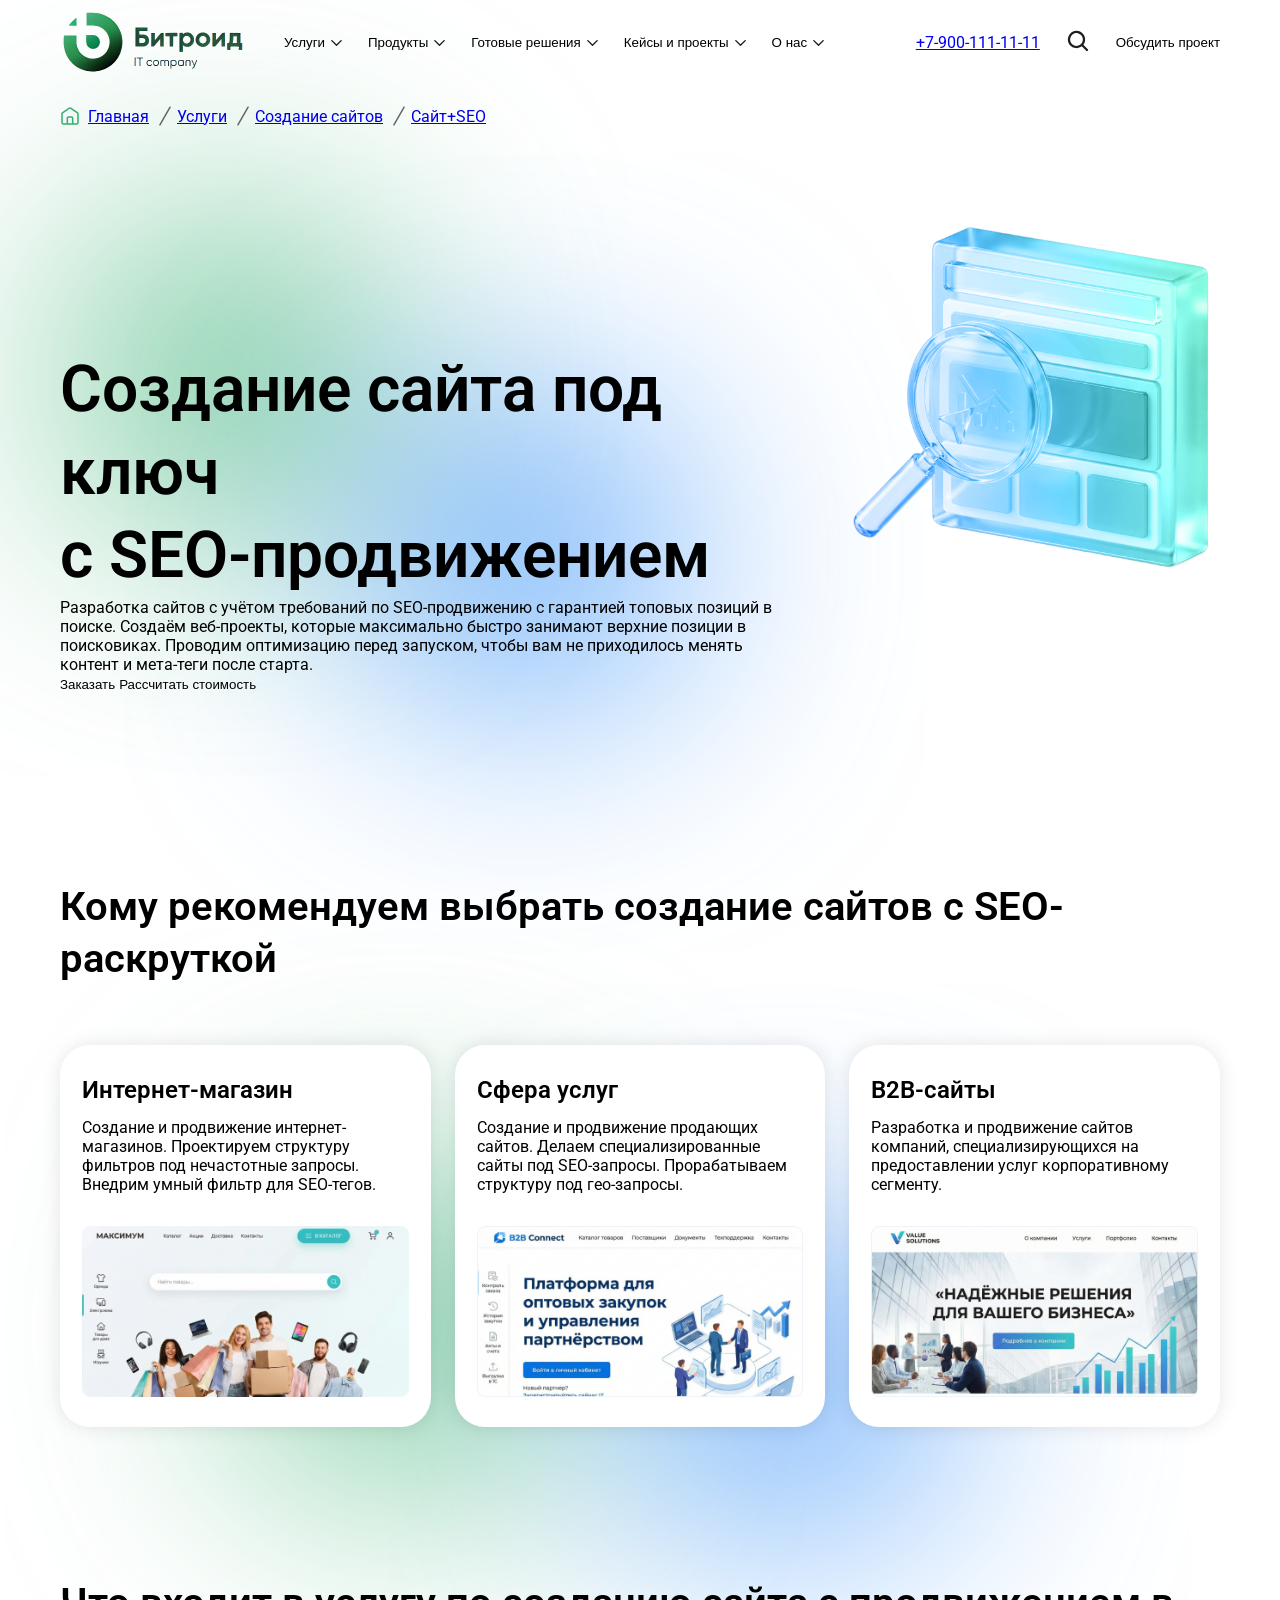
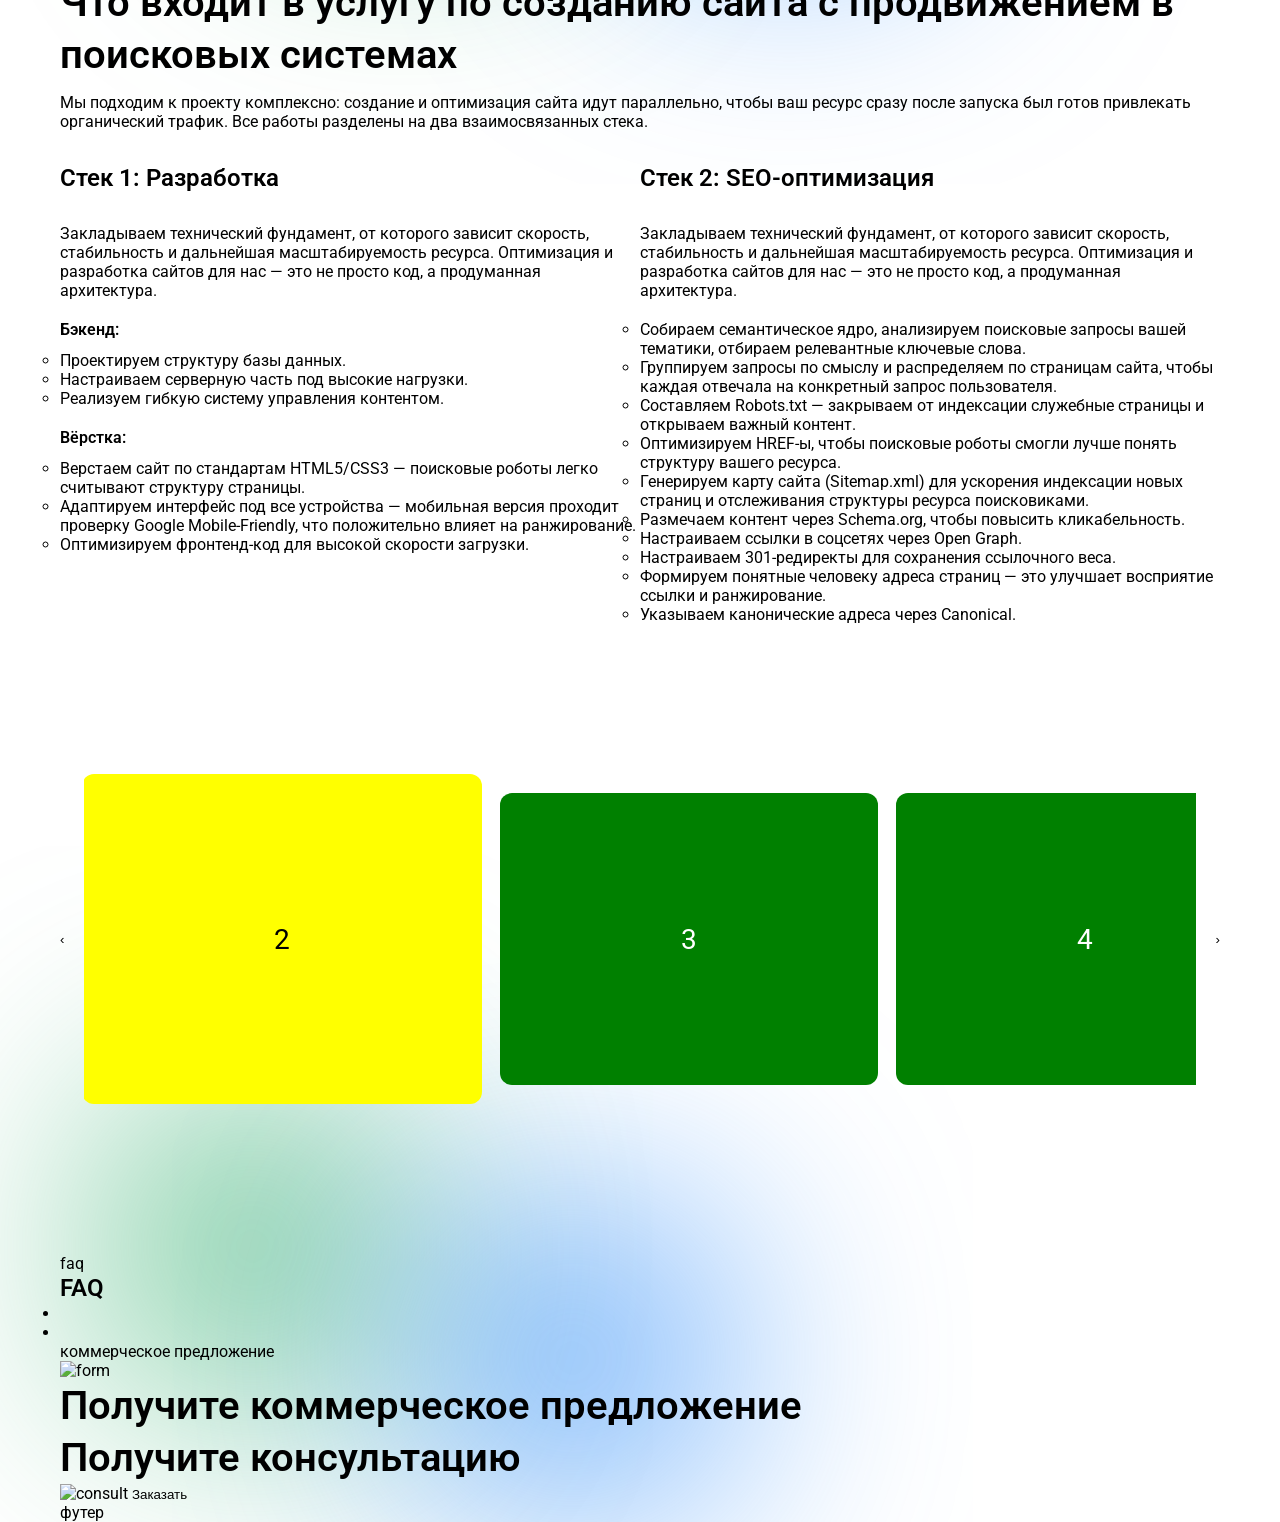
==== commit 4ffc9ffe: "feat: carousel draft" ====
--- a/index.html
+++ b/index.html
@@ -280,7 +280,7 @@
               Что входит в услугу по созданию сайта с продвижением в поисковых
               системах
             </h2>
-            <p></p>
+            <p>
               Мы подходим к проекту комплексно: создание и оптимизация сайта
               идут параллельно, чтобы ваш ресурс сразу после запуска был готов
               привлекать органический трафик. Все работы разделены на два
@@ -372,8 +372,27 @@
             </ul>
           </section>
 
-          <section class="main__cases">
-            кейсы
+  <section class="main__cases">
+
+  <div class="main__cases_slider">
+    <button class="main__cases_slider_prev">‹</button>
+
+    <div class="main__cases_slider_wrapper">
+      <ul class="main__cases_slider_card_list">
+        <li class="main__cases_slider_card">1</li>
+        <li class="main__cases_slider_card">2</li>
+        <li class="main__cases_slider_card">3</li>
+        <li class="main__cases_slider_card">4</li>
+      </ul>
+    </div>
+
+    <button class="main__cases_slider_next">›</button>
+  </div>
+
+</section>
+           
+           
+            <!-- кейсы
             <h2>Кейсы</h2>
             <text> </text>
             <ul>
@@ -390,7 +409,7 @@
                 </article>
               </li>
             </ul>
-          </section>
+          </section> -->
 
           <section class="main__faq">
             faq
@@ -422,6 +441,7 @@
             <text> </text>
           </div>
         </article>
+        <footer class="footer">
         <section class="main__consult">
           <div class="main__consult_col_text">
             <h2>Получите консультацию</h2>
@@ -434,7 +454,8 @@
         </section>
       </main>
 
-      <footer class="footer">футер</footer>
+      футер</footer>
     </div>
+    <script src="main.js"></script>
   </body>
 </html>
--- a/css/main.css
+++ b/css/main.css
@@ -223,7 +223,6 @@
 .main__what {
   display: flex;
   flex-direction: column;
-  gap: 60px;
 }
 
 .main__what h2 {
@@ -269,6 +268,57 @@
   gap: 12px;
 }
 
+.main__cases_slider {
+  max-width: 1320px;
+  display: flex;
+  align-items: center;
+  gap: 20px;
+}
+
+.main__cases_slider_wrapper {
+  overflow: hidden;
+  width: 100%;
+}
+
+.main__cases_slider_card_list {
+  display: flex;
+  flex-direction: row;
+  align-items: center;
+  gap: 18px;
+  list-style: none;
+  transform: translateX(-220px);
+  transition: transform 0.3s ease;
+}
+
+.main__cases_slider_card_list.animate {
+  transition: transform 0.4s ease;
+}
+
+.main__cases_slider_card {
+  min-width: 378px;
+  height: 292px;
+  background:green;
+  border-radius: 12px;
+  display: flex;
+  align-items: center;
+  justify-content: center;
+  font-size: 28px;
+  color: white;
+}
+
+.main__cases_slider_card.active {
+  background: yellow;
+  color: black;
+  min-width: 400px;
+  min-height: 330px;
+}
+
+
+.main__cases_slider_card.near {
+  background: green;
+  max-width: 378px;
+  max-height: 292px;
+}
 footer {
   display: column;
   flex-direction: row;
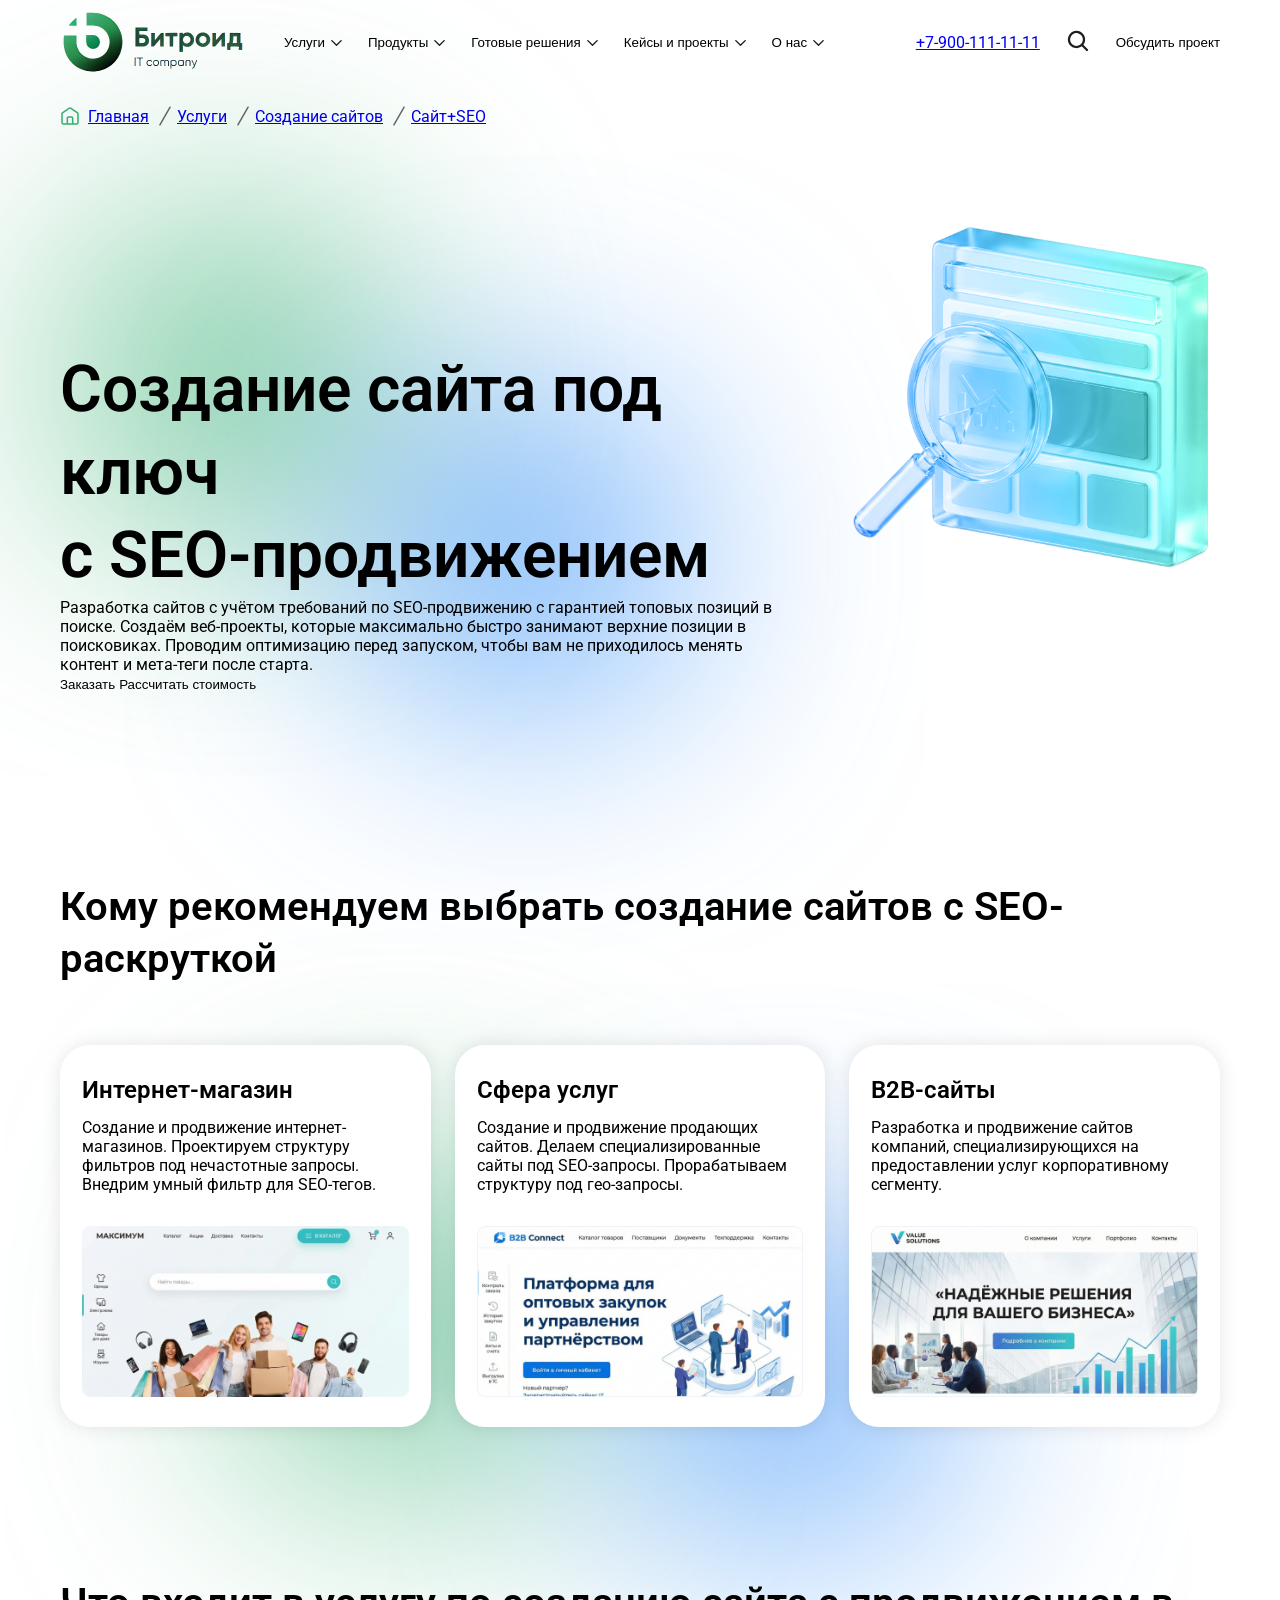
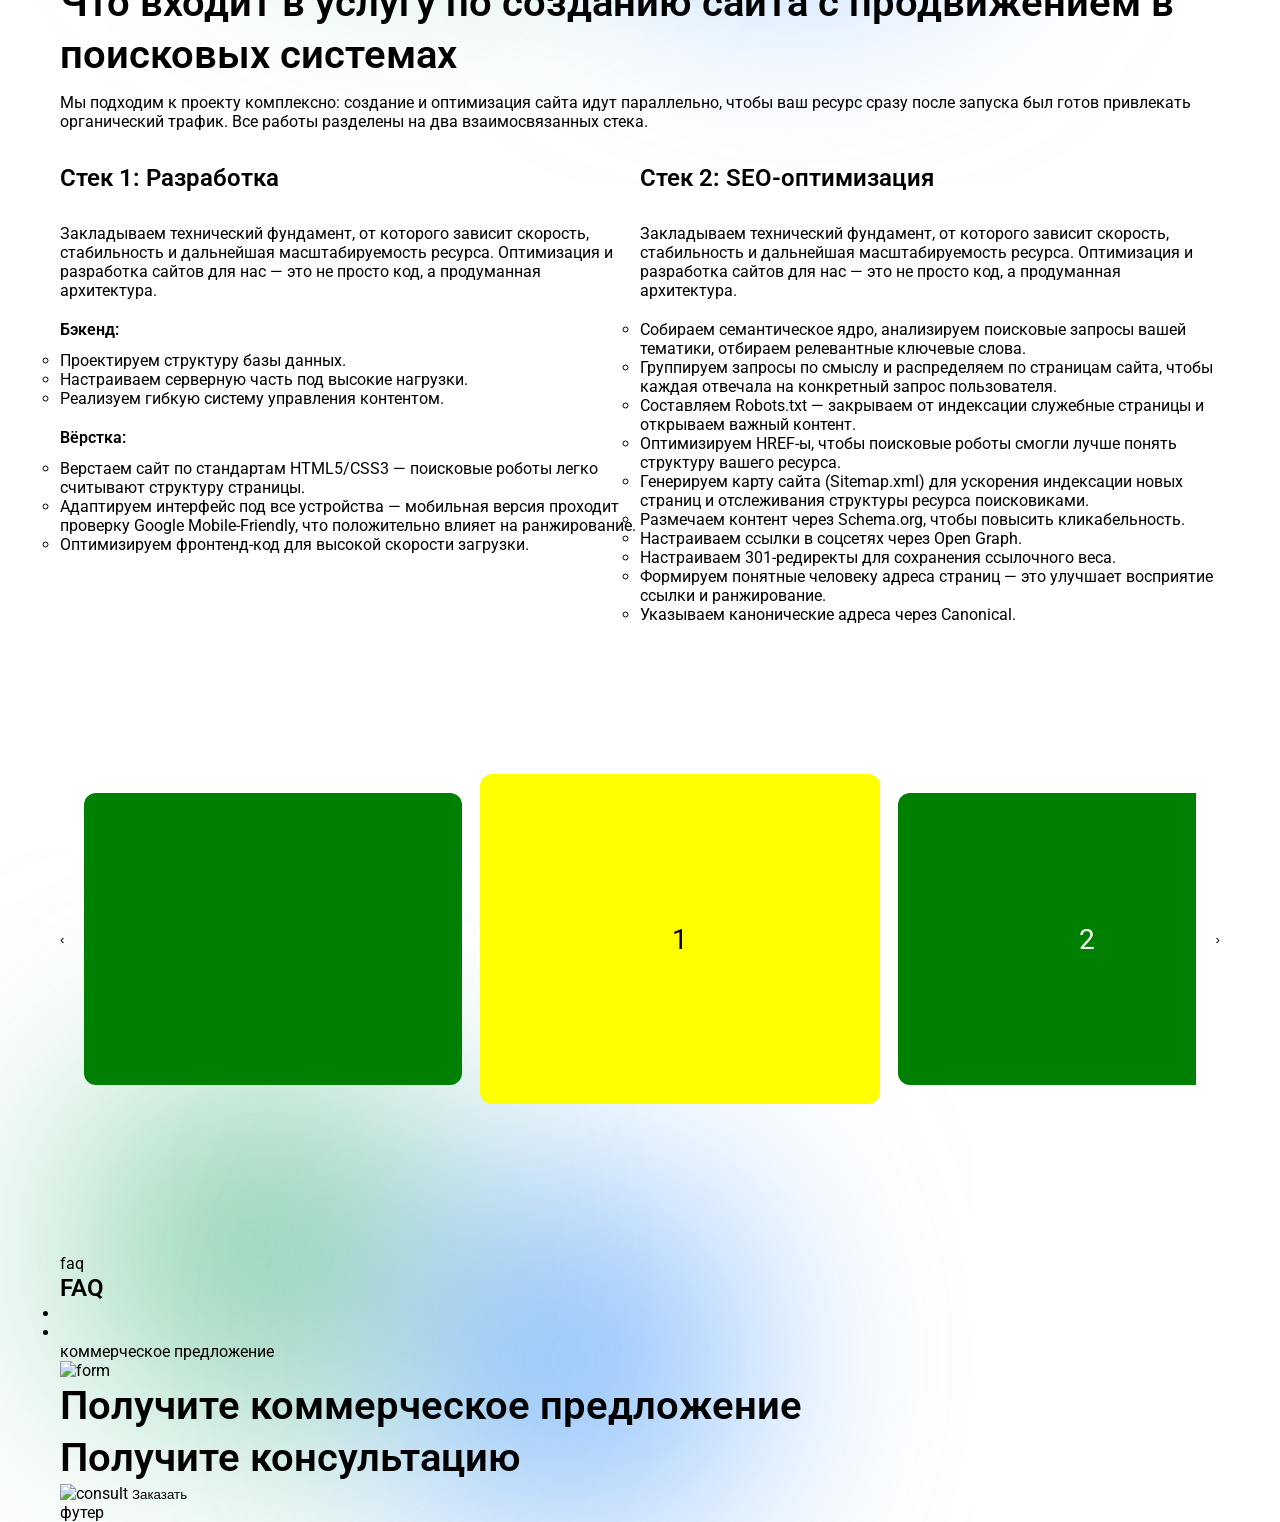
==== commit 3fb2d37c: "feat: carouselt draft 2" ====
--- a/index.html
+++ b/index.html
@@ -379,6 +379,11 @@
 
     <div class="main__cases_slider_wrapper">
       <ul class="main__cases_slider_card_list">
+        <li class="main__cases_slider_card">
+<article>
+
+</article>
+        </li>
         <li class="main__cases_slider_card">1</li>
         <li class="main__cases_slider_card">2</li>
         <li class="main__cases_slider_card">3</li>
